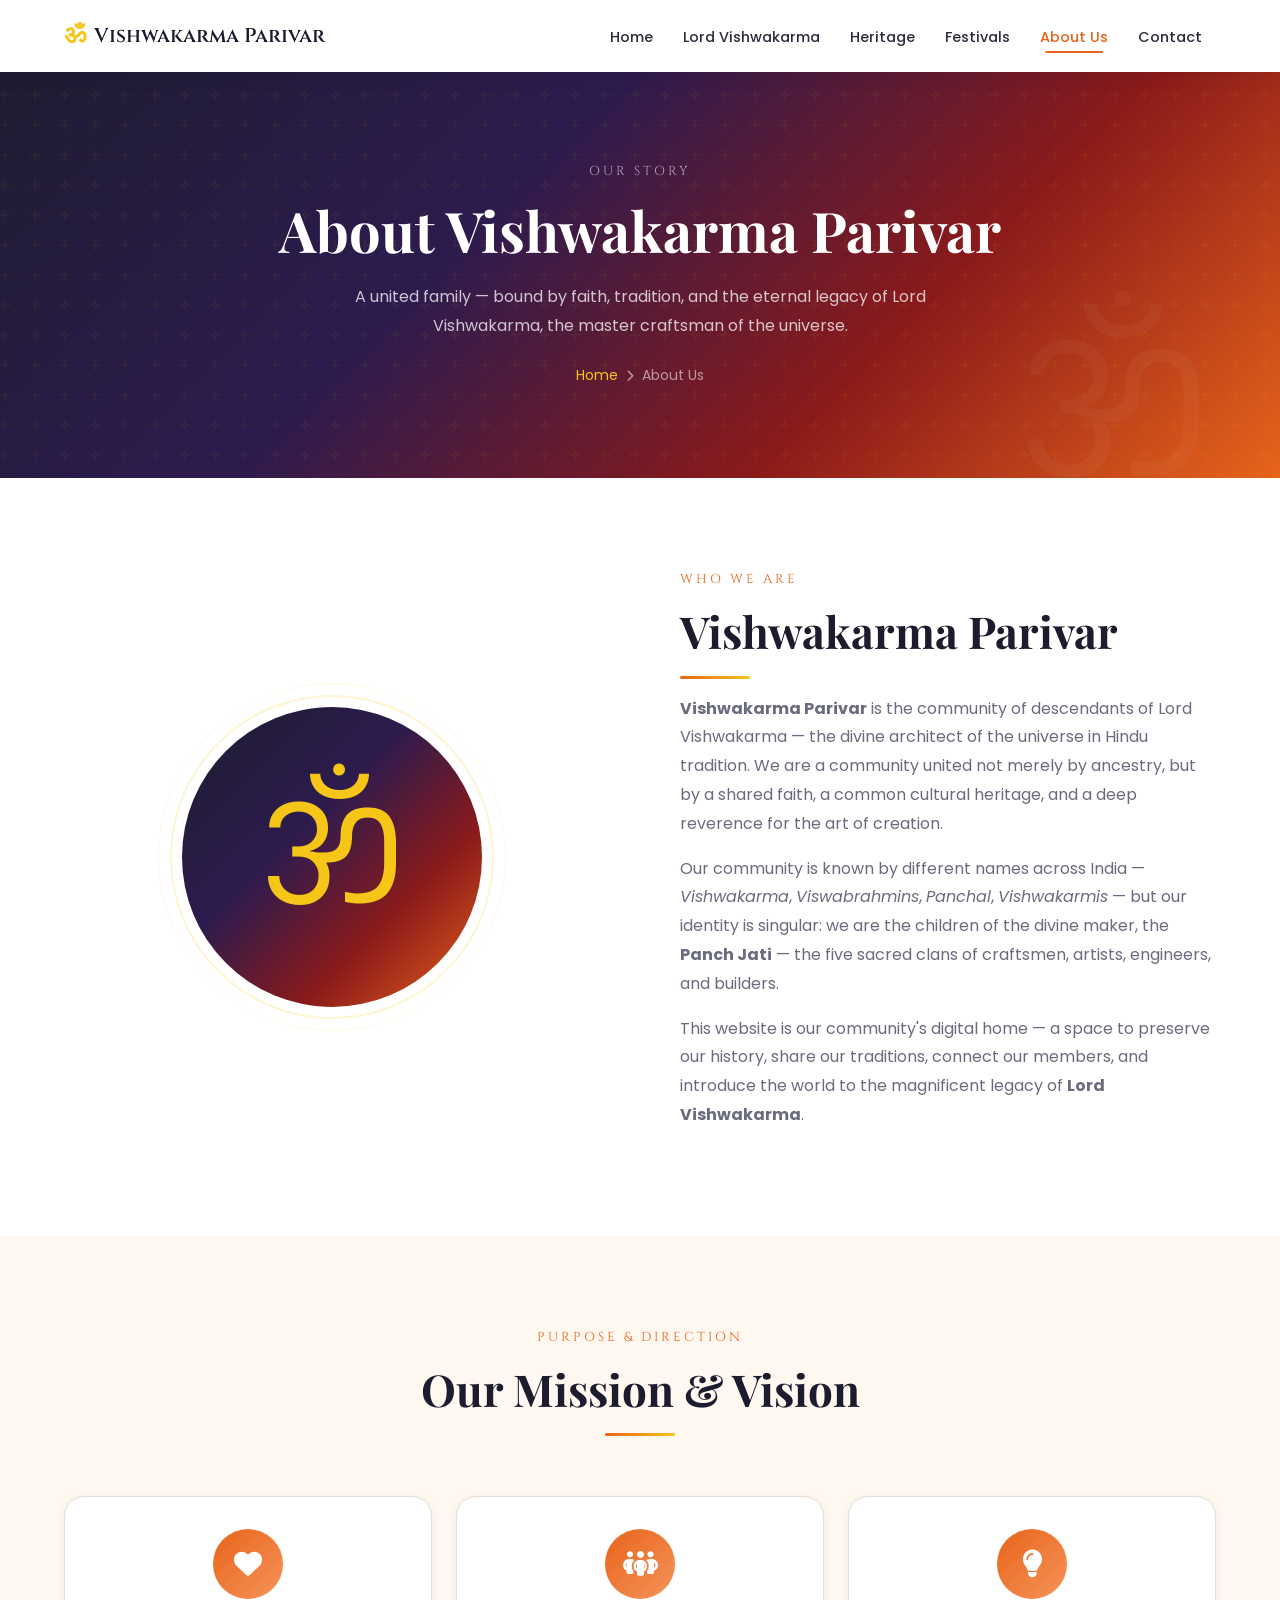
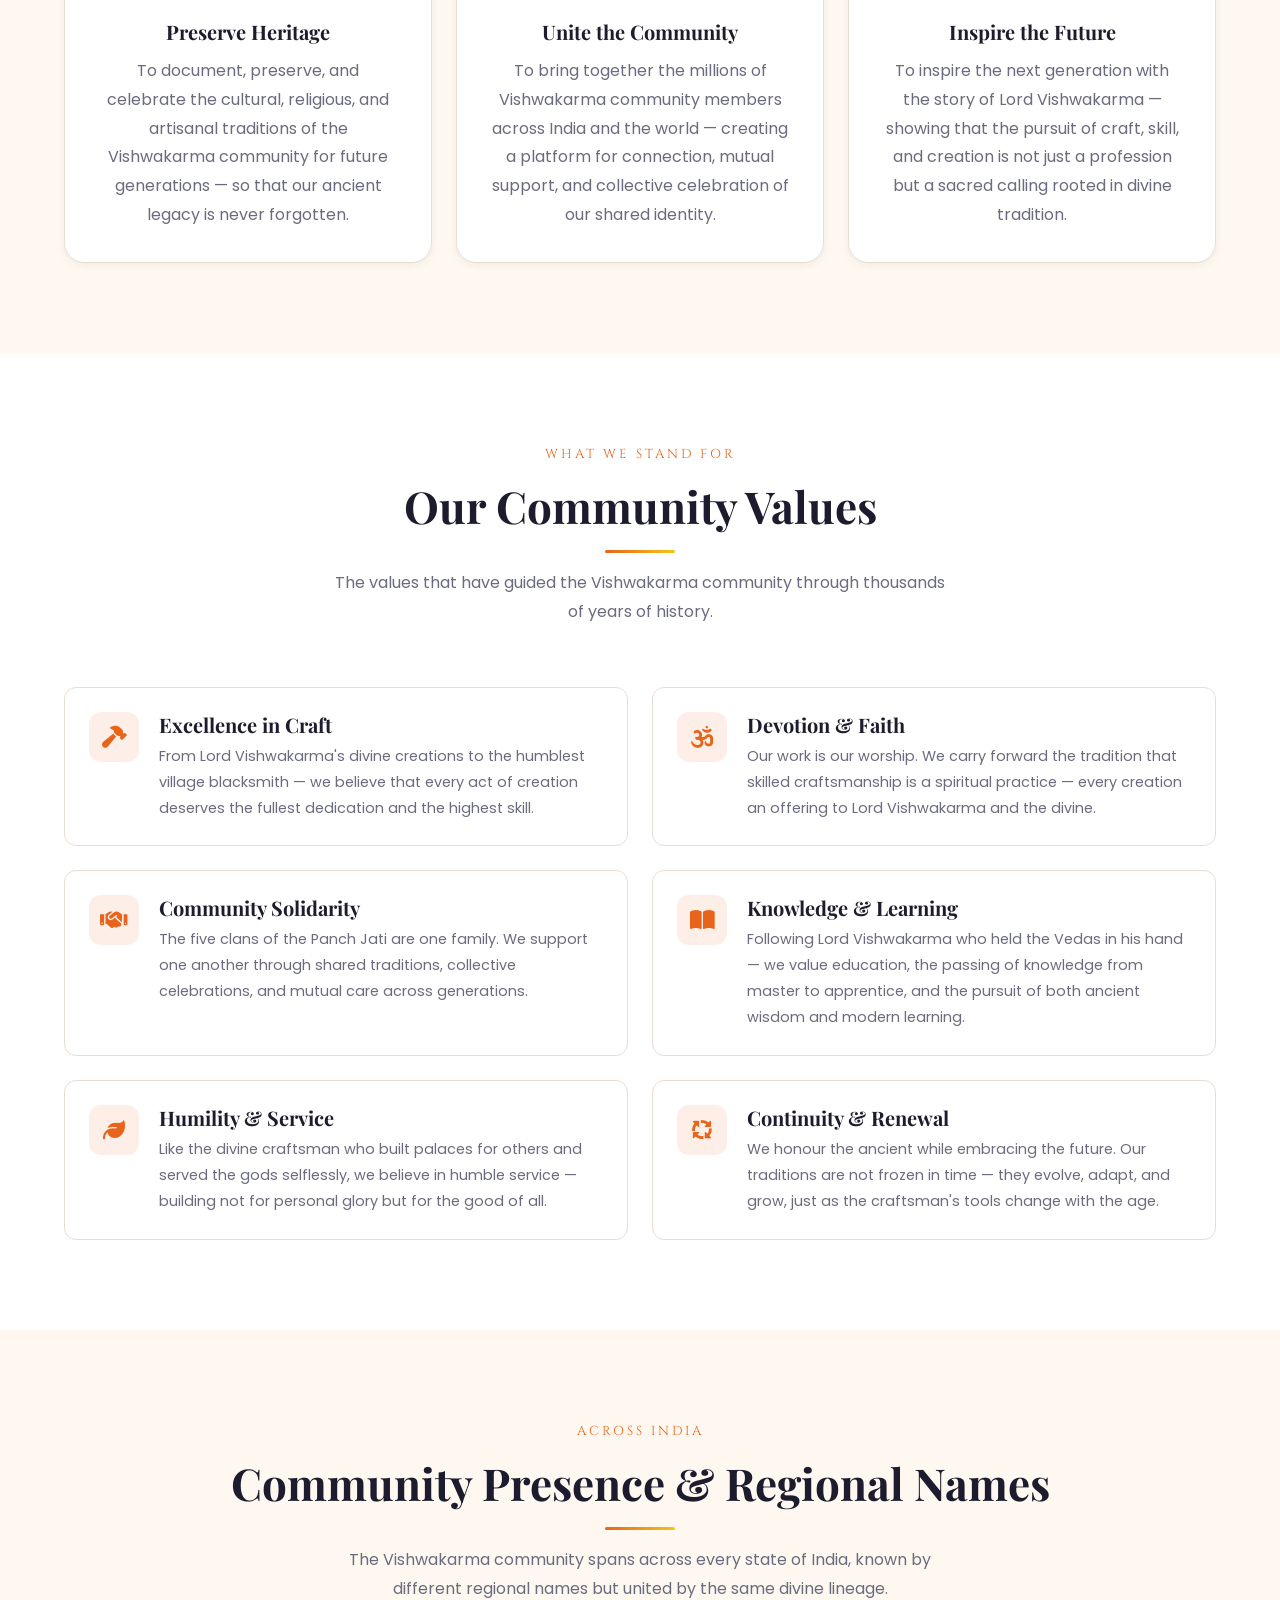
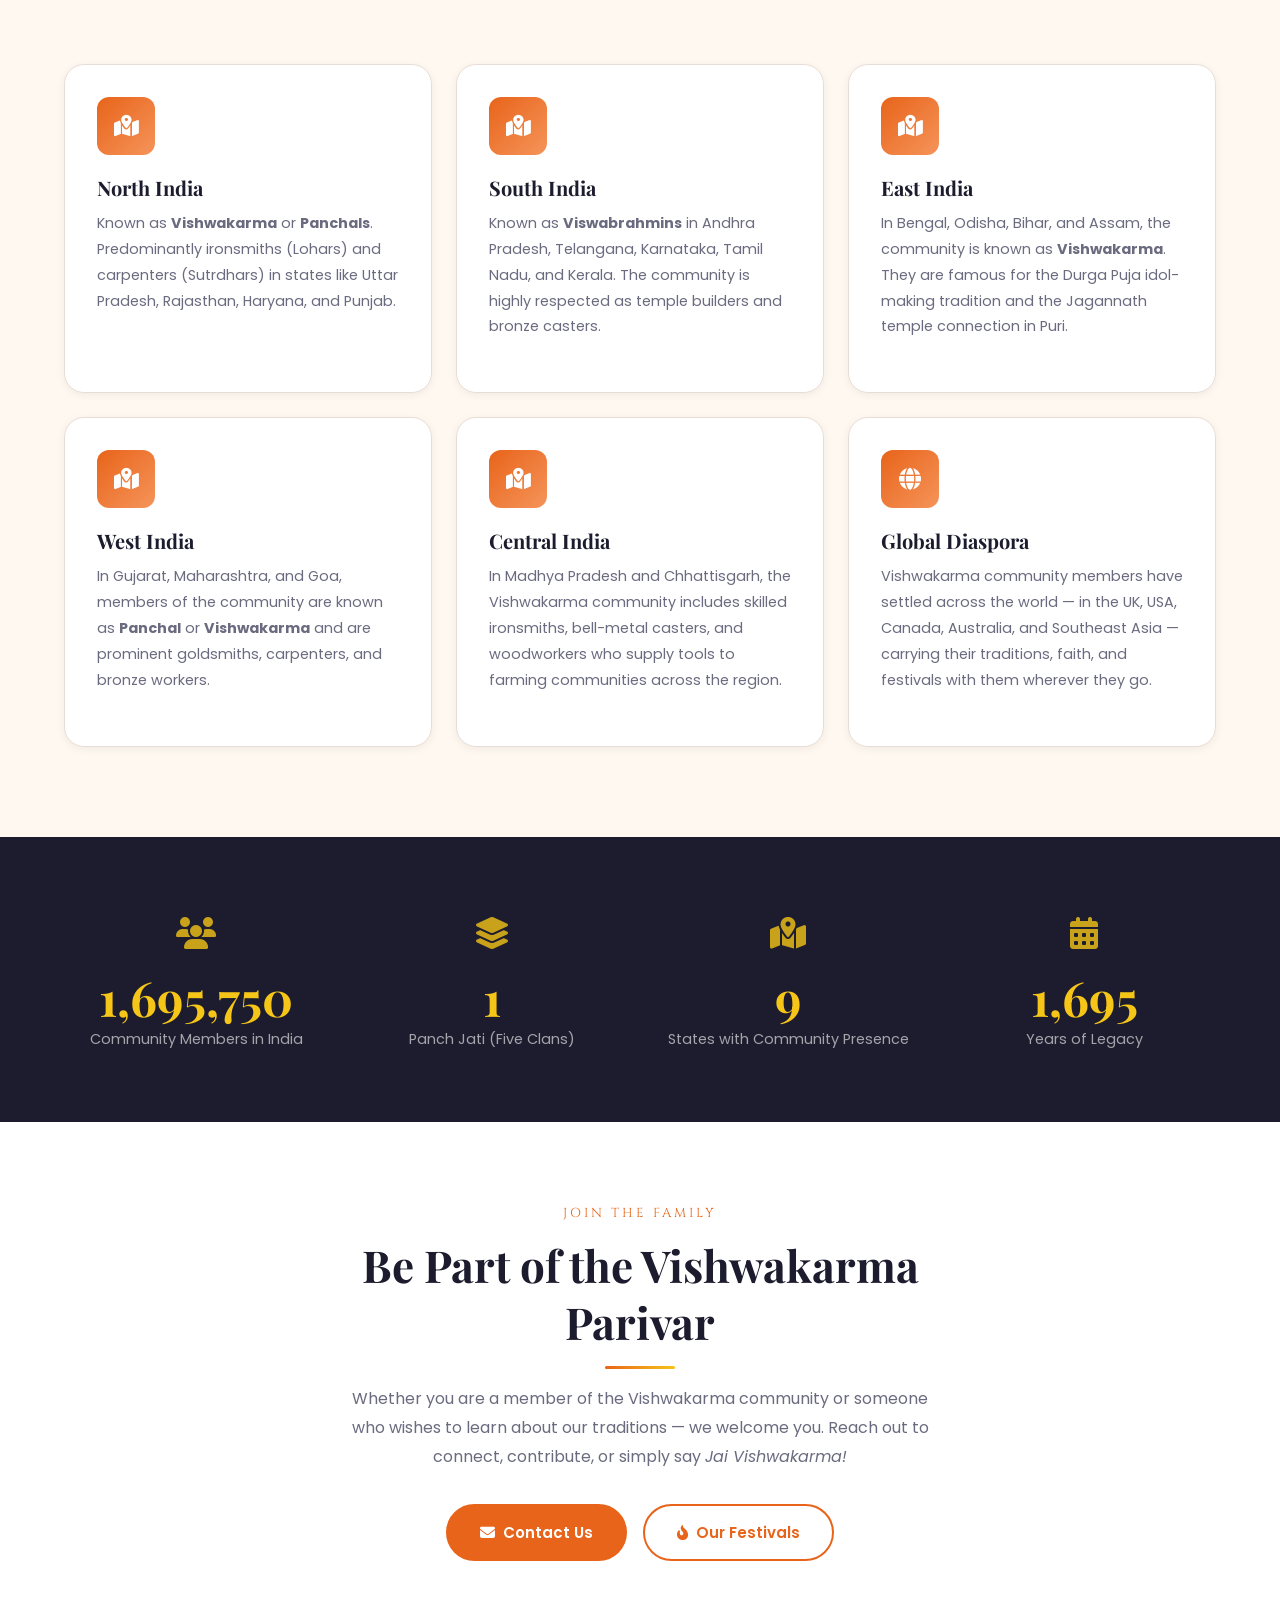
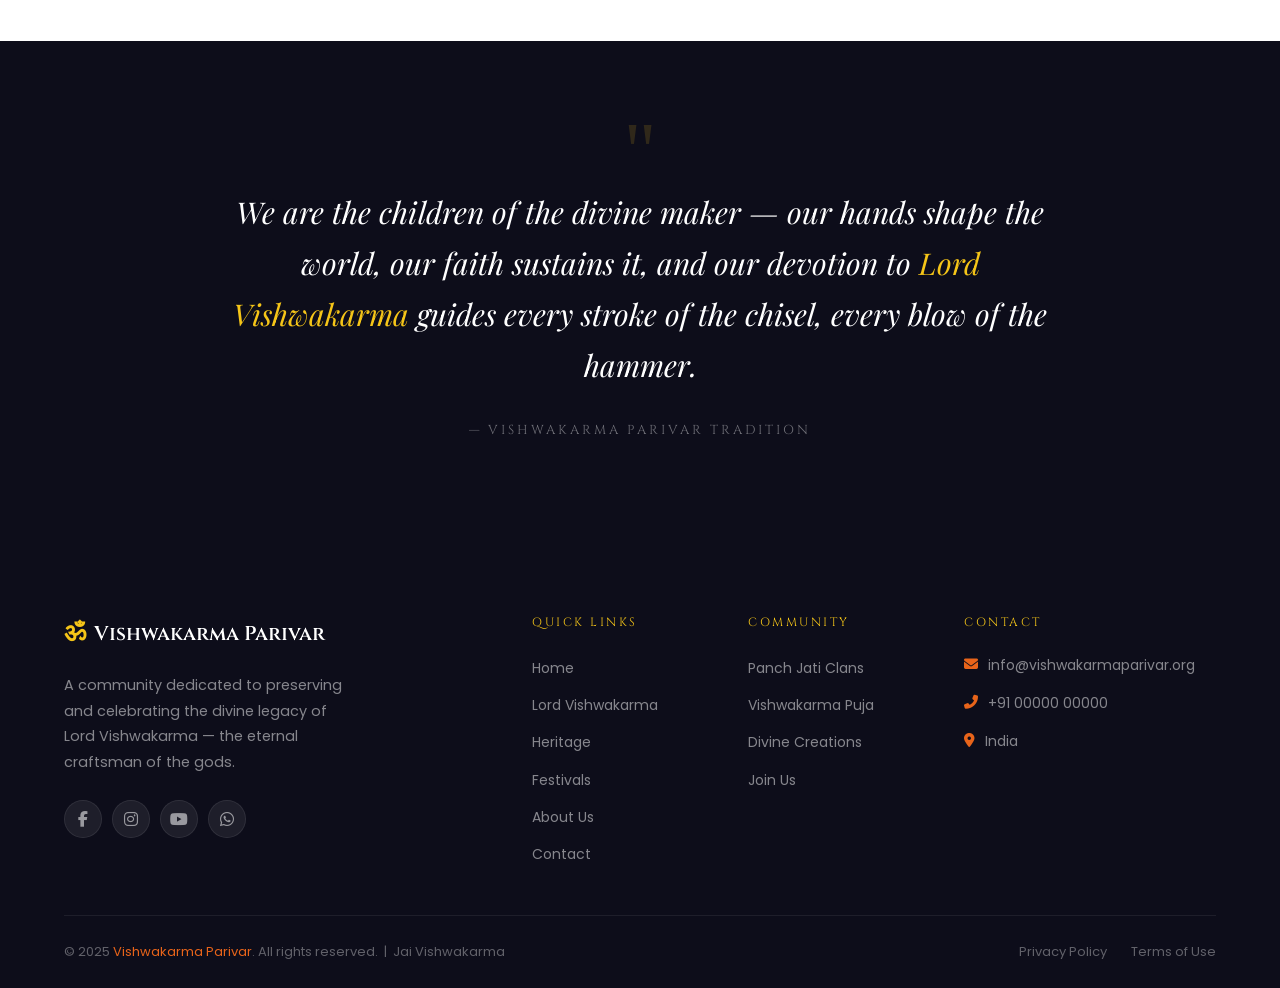
==== about.html @ 9d32086a "added html pages" ====
<!DOCTYPE html>
<html lang="en">
<head>
  <meta charset="UTF-8" />
  <meta name="viewport" content="width=device-width, initial-scale=1.0" />
  <title>About Us | Vishwakarma Parivar</title>
  <meta name="description" content="About the Vishwakarma Parivar community — our mission, values, history, and commitment to preserving the legacy of Lord Vishwakarma." />

  <link rel="preconnect" href="https://fonts.googleapis.com" />
  <link rel="preconnect" href="https://fonts.gstatic.com" crossorigin />
  <link href="https://fonts.googleapis.com/css2?family=Playfair+Display:ital,wght@0,400;0,600;0,700;1,400&family=Poppins:wght@300;400;500;600;700&family=Cinzel:wght@400;600&display=swap" rel="stylesheet" />
  <link rel="stylesheet" href="https://cdnjs.cloudflare.com/ajax/libs/font-awesome/6.5.0/css/all.min.css" />
  <link rel="stylesheet" href="https://unpkg.com/aos@2.3.4/dist/aos.css" />
  <link rel="stylesheet" href="css/style.css" />
</head>
<body>

  <!-- HEADER -->
  <header class="header light-header" id="header">
    <div class="container">
      <nav class="nav">
        <a href="index.html" class="nav-logo"><span class="om">ॐ</span> Vishwakarma Parivar</a>
        <ul class="nav-links">
          <li><a href="index.html">Home</a></li>
          <li><a href="lord-vishwakarma.html">Lord Vishwakarma</a></li>
          <li><a href="heritage.html">Heritage</a></li>
          <li><a href="festivals.html">Festivals</a></li>
          <li><a href="about.html" class="active">About Us</a></li>
          <li><a href="contact.html">Contact</a></li>
        </ul>
        <button class="hamburger" aria-label="Toggle menu">
          <span></span><span></span><span></span>
        </button>
      </nav>
    </div>
  </header>

  <!-- PAGE HERO -->
  <section class="page-hero">
    <div class="page-hero-om">ॐ</div>
    <div class="container">
      <div class="page-hero-content" data-aos="fade-up">
        <span class="section-subtitle" style="color: rgba(255,255,255,0.6);">Our Story</span>
        <h1>About Vishwakarma Parivar</h1>
        <p>A united family — bound by faith, tradition, and the eternal legacy of Lord Vishwakarma, the master craftsman of the universe.</p>
        <div class="breadcrumb">
          <a href="index.html">Home</a>
          <i class="fas fa-chevron-right"></i>
          <span>About Us</span>
        </div>
      </div>
    </div>
  </section>

  <!-- WHO WE ARE -->
  <section style="background: var(--white);">
    <div class="container">
      <div class="about-brief-inner">
        <div class="about-visual" data-aos="zoom-in">
          <div class="om-display">ॐ</div>
        </div>
        <div class="about-text" data-aos="fade-left">
          <span class="section-subtitle">Who We Are</span>
          <h2>Vishwakarma Parivar</h2>
          <div class="divider" style="margin: 1rem 0;"></div>
          <p>
            <strong>Vishwakarma Parivar</strong> is the community of descendants of Lord Vishwakarma — the divine architect
            of the universe in Hindu tradition. We are a community united not merely by ancestry, but by a shared faith,
            a common cultural heritage, and a deep reverence for the art of creation.
          </p>
          <p>
            Our community is known by different names across India — <em>Vishwakarma</em>, <em>Viswabrahmins</em>,
            <em>Panchal</em>, <em>Vishwakarmis</em> — but our identity is singular: we are the children of the divine maker,
            the <strong>Panch Jati</strong> — the five sacred clans of craftsmen, artists, engineers, and builders.
          </p>
          <p>
            This website is our community's digital home — a space to preserve our history, share our traditions,
            connect our members, and introduce the world to the magnificent legacy of <strong>Lord Vishwakarma</strong>.
          </p>
        </div>
      </div>
    </div>
  </section>

  <!-- MISSION & VISION -->
  <section style="background: var(--light);">
    <div class="container">
      <div class="section-header" data-aos="fade-up">
        <span class="section-subtitle">Purpose &amp; Direction</span>
        <h2>Our Mission &amp; Vision</h2>
        <div class="divider"></div>
      </div>

      <div class="mission-grid">
        <div class="mission-card" data-aos="fade-up" data-aos-delay="0">
          <div class="mission-icon"><i class="fas fa-heart"></i></div>
          <h3>Preserve Heritage</h3>
          <p>To document, preserve, and celebrate the cultural, religious, and artisanal traditions of the Vishwakarma community for future generations — so that our ancient legacy is never forgotten.</p>
        </div>
        <div class="mission-card" data-aos="fade-up" data-aos-delay="80">
          <div class="mission-icon"><i class="fas fa-people-group"></i></div>
          <h3>Unite the Community</h3>
          <p>To bring together the millions of Vishwakarma community members across India and the world — creating a platform for connection, mutual support, and collective celebration of our shared identity.</p>
        </div>
        <div class="mission-card" data-aos="fade-up" data-aos-delay="160">
          <div class="mission-icon"><i class="fas fa-lightbulb"></i></div>
          <h3>Inspire the Future</h3>
          <p>To inspire the next generation with the story of Lord Vishwakarma — showing that the pursuit of craft, skill, and creation is not just a profession but a sacred calling rooted in divine tradition.</p>
        </div>
      </div>
    </div>
  </section>

  <!-- COMMUNITY VALUES -->
  <section style="background: var(--white);">
    <div class="container">
      <div class="section-header" data-aos="fade-up">
        <span class="section-subtitle">What We Stand For</span>
        <h2>Our Community Values</h2>
        <div class="divider"></div>
        <p>The values that have guided the Vishwakarma community through thousands of years of history.</p>
      </div>

      <div class="values-grid">
        <div class="value-item" data-aos="fade-up" data-aos-delay="0">
          <div class="value-icon"><i class="fas fa-hammer"></i></div>
          <div>
            <h4>Excellence in Craft</h4>
            <p>From Lord Vishwakarma's divine creations to the humblest village blacksmith — we believe that every act of creation deserves the fullest dedication and the highest skill.</p>
          </div>
        </div>
        <div class="value-item" data-aos="fade-up" data-aos-delay="80">
          <div class="value-icon"><i class="fas fa-om"></i></div>
          <div>
            <h4>Devotion &amp; Faith</h4>
            <p>Our work is our worship. We carry forward the tradition that skilled craftsmanship is a spiritual practice — every creation an offering to Lord Vishwakarma and the divine.</p>
          </div>
        </div>
        <div class="value-item" data-aos="fade-up" data-aos-delay="0">
          <div class="value-icon"><i class="fas fa-handshake"></i></div>
          <div>
            <h4>Community Solidarity</h4>
            <p>The five clans of the Panch Jati are one family. We support one another through shared traditions, collective celebrations, and mutual care across generations.</p>
          </div>
        </div>
        <div class="value-item" data-aos="fade-up" data-aos-delay="80">
          <div class="value-icon"><i class="fas fa-book-open"></i></div>
          <div>
            <h4>Knowledge &amp; Learning</h4>
            <p>Following Lord Vishwakarma who held the Vedas in his hand — we value education, the passing of knowledge from master to apprentice, and the pursuit of both ancient wisdom and modern learning.</p>
          </div>
        </div>
        <div class="value-item" data-aos="fade-up" data-aos-delay="0">
          <div class="value-icon"><i class="fas fa-leaf"></i></div>
          <div>
            <h4>Humility &amp; Service</h4>
            <p>Like the divine craftsman who built palaces for others and served the gods selflessly, we believe in humble service — building not for personal glory but for the good of all.</p>
          </div>
        </div>
        <div class="value-item" data-aos="fade-up" data-aos-delay="80">
          <div class="value-icon"><i class="fas fa-arrows-spin"></i></div>
          <div>
            <h4>Continuity &amp; Renewal</h4>
            <p>We honour the ancient while embracing the future. Our traditions are not frozen in time — they evolve, adapt, and grow, just as the craftsman's tools change with the age.</p>
          </div>
        </div>
      </div>
    </div>
  </section>

  <!-- COMMUNITY PRESENCE -->
  <section style="background: var(--light);">
    <div class="container">
      <div class="section-header" data-aos="fade-up">
        <span class="section-subtitle">Across India</span>
        <h2>Community Presence &amp; Regional Names</h2>
        <div class="divider"></div>
        <p>The Vishwakarma community spans across every state of India, known by different regional names but united by the same divine lineage.</p>
      </div>

      <div class="features-grid">
        <div class="feature-card" data-aos="fade-up" data-aos-delay="0">
          <div class="feature-icon"><i class="fas fa-map-location-dot"></i></div>
          <h3>North India</h3>
          <p>Known as <strong>Vishwakarma</strong> or <strong>Panchals</strong>. Predominantly ironsmiths (Lohars) and carpenters (Sutrdhars) in states like Uttar Pradesh, Rajasthan, Haryana, and Punjab.</p>
        </div>
        <div class="feature-card" data-aos="fade-up" data-aos-delay="80">
          <div class="feature-icon"><i class="fas fa-map-location-dot"></i></div>
          <h3>South India</h3>
          <p>Known as <strong>Viswabrahmins</strong> in Andhra Pradesh, Telangana, Karnataka, Tamil Nadu, and Kerala. The community is highly respected as temple builders and bronze casters.</p>
        </div>
        <div class="feature-card" data-aos="fade-up" data-aos-delay="160">
          <div class="feature-icon"><i class="fas fa-map-location-dot"></i></div>
          <h3>East India</h3>
          <p>In Bengal, Odisha, Bihar, and Assam, the community is known as <strong>Vishwakarma</strong>. They are famous for the Durga Puja idol-making tradition and the Jagannath temple connection in Puri.</p>
        </div>
        <div class="feature-card" data-aos="fade-up" data-aos-delay="0">
          <div class="feature-icon"><i class="fas fa-map-location-dot"></i></div>
          <h3>West India</h3>
          <p>In Gujarat, Maharashtra, and Goa, members of the community are known as <strong>Panchal</strong> or <strong>Vishwakarma</strong> and are prominent goldsmiths, carpenters, and bronze workers.</p>
        </div>
        <div class="feature-card" data-aos="fade-up" data-aos-delay="80">
          <div class="feature-icon"><i class="fas fa-map-location-dot"></i></div>
          <h3>Central India</h3>
          <p>In Madhya Pradesh and Chhattisgarh, the Vishwakarma community includes skilled ironsmiths, bell-metal casters, and woodworkers who supply tools to farming communities across the region.</p>
        </div>
        <div class="feature-card" data-aos="fade-up" data-aos-delay="160">
          <div class="feature-icon"><i class="fas fa-globe"></i></div>
          <h3>Global Diaspora</h3>
          <p>Vishwakarma community members have settled across the world — in the UK, USA, Canada, Australia, and Southeast Asia — carrying their traditions, faith, and festivals with them wherever they go.</p>
        </div>
      </div>
    </div>
  </section>

  <!-- STATS -->
  <section class="stats-section">
    <div class="container">
      <div class="stats-grid">
        <div class="stat-item" data-aos="fade-up" data-aos-delay="0">
          <div class="stat-icon"><i class="fas fa-users"></i></div>
          <div class="stat-number" data-count="5000000">0</div>
          <div class="stat-label">Community Members in India</div>
        </div>
        <div class="stat-item" data-aos="fade-up" data-aos-delay="100">
          <div class="stat-icon"><i class="fas fa-layer-group"></i></div>
          <div class="stat-number" data-count="5">0</div>
          <div class="stat-label">Panch Jati (Five Clans)</div>
        </div>
        <div class="stat-item" data-aos="fade-up" data-aos-delay="200">
          <div class="stat-icon"><i class="fas fa-map-marked-alt"></i></div>
          <div class="stat-number" data-count="28">0</div>
          <div class="stat-label">States with Community Presence</div>
        </div>
        <div class="stat-item" data-aos="fade-up" data-aos-delay="300">
          <div class="stat-icon"><i class="fas fa-calendar-days"></i></div>
          <div class="stat-number" data-count="5000">0</div>
          <div class="stat-label">Years of Legacy</div>
        </div>
      </div>
    </div>
  </section>

  <!-- CTA -->
  <section style="background: var(--white); padding: 80px 0; text-align: center;">
    <div class="container">
      <div data-aos="fade-up" style="max-width: 600px; margin: 0 auto;">
        <span class="section-subtitle">Join the Family</span>
        <h2>Be Part of the Vishwakarma Parivar</h2>
        <div class="divider"></div>
        <p style="margin-bottom: 2rem;">
          Whether you are a member of the Vishwakarma community or someone who wishes to learn about our traditions —
          we welcome you. Reach out to connect, contribute, or simply say <em>Jai Vishwakarma!</em>
        </p>
        <div style="display: flex; gap: 1rem; justify-content: center; flex-wrap: wrap;">
          <a href="contact.html" class="btn btn-primary">
            <i class="fas fa-envelope"></i> Contact Us
          </a>
          <a href="festivals.html" class="btn btn-outline-primary">
            <i class="fas fa-fire-flame-curved"></i> Our Festivals
          </a>
        </div>
      </div>
    </div>
  </section>

  <!-- SCRIPTURE QUOTE -->
  <section class="scripture-section">
    <div class="container">
      <div class="scripture-inner" data-aos="fade-up">
        <div class="quote-mark">"</div>
        <p class="quote-text">
          We are the children of the divine maker — our hands shape the world,
          our faith sustains it, and our devotion to <span>Lord Vishwakarma</span>
          guides every stroke of the chisel, every blow of the hammer.
        </p>
        <span class="quote-source">— Vishwakarma Parivar Tradition</span>
      </div>
    </div>
  </section>

  <!-- FOOTER -->
  <footer class="footer">
    <div class="container">
      <div class="footer-grid">
        <div class="footer-brand">
          <a href="index.html" class="nav-logo"><span class="om">ॐ</span> Vishwakarma Parivar</a>
          <p class="footer-brand-desc">A community dedicated to preserving and celebrating the divine legacy of Lord Vishwakarma — the eternal craftsman of the gods.</p>
          <div class="social-links">
            <a href="#" class="social-link"><i class="fab fa-facebook-f"></i></a>
            <a href="#" class="social-link"><i class="fab fa-instagram"></i></a>
            <a href="#" class="social-link"><i class="fab fa-youtube"></i></a>
            <a href="#" class="social-link"><i class="fab fa-whatsapp"></i></a>
          </div>
        </div>
        <div>
          <p class="footer-heading">Quick Links</p>
          <ul class="footer-links">
            <li><a href="index.html">Home</a></li>
            <li><a href="lord-vishwakarma.html">Lord Vishwakarma</a></li>
            <li><a href="heritage.html">Heritage</a></li>
            <li><a href="festivals.html">Festivals</a></li>
            <li><a href="about.html">About Us</a></li>
            <li><a href="contact.html">Contact</a></li>
          </ul>
        </div>
        <div>
          <p class="footer-heading">Community</p>
          <ul class="footer-links">
            <li><a href="heritage.html#panch-jati">Panch Jati Clans</a></li>
            <li><a href="festivals.html">Vishwakarma Puja</a></li>
            <li><a href="lord-vishwakarma.html">Divine Creations</a></li>
            <li><a href="contact.html">Join Us</a></li>
          </ul>
        </div>
        <div>
          <p class="footer-heading">Contact</p>
          <div class="footer-contact-item"><i class="fas fa-envelope"></i><span>info@vishwakarmaparivar.org</span></div>
          <div class="footer-contact-item"><i class="fas fa-phone-alt"></i><span>+91 00000 00000</span></div>
          <div class="footer-contact-item"><i class="fas fa-map-marker-alt"></i><span>India</span></div>
        </div>
      </div>
      <div class="footer-bottom">
        <p>&copy; 2025 <span>Vishwakarma Parivar</span>. All rights reserved. &nbsp;|&nbsp; Jai Vishwakarma</p>
        <div class="footer-bottom-links"><a href="#">Privacy Policy</a><a href="#">Terms of Use</a></div>
      </div>
    </div>
  </footer>

  <button class="back-to-top" aria-label="Back to top"><i class="fas fa-chevron-up"></i></button>

  <script src="https://unpkg.com/aos@2.3.4/dist/aos.js"></script>
  <script src="js/main.js"></script>
</body>
</html>
---- css/style.css ----
/* =========================================
   VISHWAKARMA PARIVAR - Main Stylesheet
   ========================================= */

@import url('https://fonts.googleapis.com/css2?family=Playfair+Display:ital,wght@0,400;0,600;0,700;1,400&family=Poppins:wght@300;400;500;600;700&family=Cinzel:wght@400;600&display=swap');

/* =========================================
   CSS VARIABLES
   ========================================= */

:root {
  --primary: #E8641A;
  --primary-dark: #C4500E;
  --primary-light: #F5945A;
  --secondary: #F5C518;
  --accent: #8B1A1A;
  --dark: #1C1C2E;
  --darker: #0D0D1A;
  --light: #FFF8F0;
  --white: #FFFFFF;
  --text: #2C2C3E;
  --text-muted: #6B6B80;
  --border: #E8DDD5;
  --gradient: linear-gradient(135deg, #1C1C2E 0%, #2D1B4E 40%, #8B1A1A 70%, #E8641A 100%);
  --shadow-sm: 0 2px 8px rgba(0,0,0,0.06);
  --shadow: 0 4px 20px rgba(0,0,0,0.10);
  --shadow-lg: 0 8px 40px rgba(0,0,0,0.15);
  --radius: 12px;
  --radius-lg: 20px;
  --transition: all 0.3s ease;
  --font-heading: 'Playfair Display', Georgia, serif;
  --font-body: 'Poppins', sans-serif;
  --font-accent: 'Cinzel', Georgia, serif;
}

/* =========================================
   RESET & BASE
   ========================================= */

*, *::before, *::after {
  margin: 0;
  padding: 0;
  box-sizing: border-box;
}

html { scroll-behavior: smooth; }

body {
  font-family: var(--font-body);
  color: var(--text);
  background: var(--white);
  line-height: 1.7;
  overflow-x: hidden;
}

img { max-width: 100%; display: block; }
a { color: inherit; text-decoration: none; }
ul { list-style: none; }

h1, h2, h3, h4, h5, h6 {
  font-family: var(--font-heading);
  line-height: 1.3;
  color: var(--dark);
}

h1 { font-size: clamp(2rem, 5vw, 3.5rem); }
h2 { font-size: clamp(1.75rem, 4vw, 2.75rem); }
h3 { font-size: clamp(1.25rem, 3vw, 1.75rem); }
h4 { font-size: 1.25rem; }

p { color: var(--text-muted); font-size: 1rem; line-height: 1.8; }

.container {
  width: 100%;
  max-width: 1200px;
  margin: 0 auto;
  padding: 0 1.5rem;
}

section { padding: 90px 0; }

.section-header { text-align: center; margin-bottom: 60px; }
.section-header p { max-width: 620px; margin: 1rem auto 0; }

.section-subtitle {
  color: var(--primary);
  font-family: var(--font-accent);
  font-size: 0.8125rem;
  letter-spacing: 3px;
  text-transform: uppercase;
  display: block;
  margin-bottom: 0.75rem;
}

.divider {
  width: 70px;
  height: 3px;
  background: linear-gradient(to right, var(--primary), var(--secondary));
  margin: 1rem auto;
  border-radius: 2px;
}

/* =========================================
   BUTTONS
   ========================================= */

.btn {
  display: inline-flex;
  align-items: center;
  gap: 0.5rem;
  padding: 0.875rem 2rem;
  border-radius: 50px;
  font-family: var(--font-body);
  font-size: 0.9375rem;
  font-weight: 600;
  cursor: pointer;
  border: 2px solid transparent;
  transition: var(--transition);
}

.btn-primary {
  background: var(--primary);
  color: var(--white);
  border-color: var(--primary);
}

.btn-primary:hover {
  background: var(--primary-dark);
  border-color: var(--primary-dark);
  transform: translateY(-2px);
  box-shadow: 0 8px 25px rgba(232,100,26,0.4);
}

.btn-secondary {
  background: var(--secondary);
  color: var(--dark);
  border-color: var(--secondary);
}

.btn-secondary:hover {
  background: #E0B300;
  border-color: #E0B300;
  transform: translateY(-2px);
}

.btn-outline {
  background: transparent;
  color: var(--white);
  border-color: rgba(255,255,255,0.6);
}

.btn-outline:hover {
  background: rgba(255,255,255,0.15);
  border-color: var(--white);
  transform: translateY(-2px);
}

.btn-outline-primary {
  background: transparent;
  color: var(--primary);
  border-color: var(--primary);
}

.btn-outline-primary:hover {
  background: var(--primary);
  color: var(--white);
  transform: translateY(-2px);
}

/* =========================================
   HEADER & NAVIGATION
   ========================================= */

.header {
  position: fixed;
  top: 0;
  left: 0;
  right: 0;
  z-index: 1000;
  transition: var(--transition);
  padding: 1.125rem 0;
}

.header.scrolled {
  background: rgba(13, 13, 26, 0.97);
  backdrop-filter: blur(12px);
  box-shadow: 0 2px 20px rgba(0,0,0,0.3);
  padding: 0.75rem 0;
}

.header.light-header {
  background: var(--white);
  box-shadow: 0 2px 20px rgba(0,0,0,0.08);
  padding: 0.875rem 0;
}

.header.light-header .nav-logo { color: var(--dark); }
.header.light-header .nav-links a { color: var(--text); }
.header.light-header .nav-links a:hover,
.header.light-header .nav-links a.active { color: var(--primary); }
.header.light-header .nav-links a::after { background: var(--primary); }
.header.light-header .hamburger span { background: var(--dark); }

.nav {
  display: flex;
  align-items: center;
  justify-content: space-between;
}

.nav-logo {
  font-family: var(--font-accent);
  font-size: 1.25rem;
  font-weight: 600;
  color: var(--white);
  display: flex;
  align-items: center;
  gap: 0.5rem;
}

.nav-logo .om {
  font-size: 1.625rem;
  color: var(--secondary);
}

.nav-links {
  display: flex;
  align-items: center;
  gap: 0.125rem;
}

.nav-links a {
  padding: 0.5rem 0.875rem;
  color: rgba(255,255,255,0.88);
  font-size: 0.9rem;
  font-weight: 500;
  border-radius: 6px;
  transition: var(--transition);
  position: relative;
}

.nav-links a::after {
  content: '';
  position: absolute;
  bottom: 2px;
  left: 50%;
  transform: translateX(-50%);
  width: 0;
  height: 2px;
  background: var(--secondary);
  border-radius: 2px;
  transition: var(--transition);
}

.nav-links a:hover::after,
.nav-links a.active::after { width: 60%; }
.nav-links a:hover,
.nav-links a.active { color: var(--secondary); }

.hamburger {
  display: none;
  flex-direction: column;
  gap: 5px;
  cursor: pointer;
  background: none;
  border: none;
  padding: 4px;
}

.hamburger span {
  display: block;
  width: 25px;
  height: 2px;
  background: var(--white);
  border-radius: 2px;
  transition: var(--transition);
}

.hamburger.active span:nth-child(1) { transform: rotate(45deg) translate(5px, 5px); }
.hamburger.active span:nth-child(2) { opacity: 0; }
.hamburger.active span:nth-child(3) { transform: rotate(-45deg) translate(5px, -5px); }

/* =========================================
   HERO — HOME
   ========================================= */

.hero {
  min-height: 100vh;
  display: flex;
  align-items: center;
  justify-content: center;
  position: relative;
  overflow: hidden;
  background: var(--gradient);
}

.hero::before {
  content: '';
  position: absolute;
  inset: 0;
  background-image: url("data:image/svg+xml,%3Csvg width='60' height='60' viewBox='0 0 60 60' xmlns='http://www.w3.org/2000/svg'%3E%3Cg fill='%23FFD700' fill-opacity='0.04'%3E%3Cpath d='M36 34v-4h-2v4h-4v2h4v4h2v-4h4v-2h-4zm0-30V0h-2v4h-4v2h4v4h2V6h4V4h-4zM6 34v-4H4v4H0v2h4v4h2v-4h4v-2H6zM6 4V0H4v4H0v2h4v4h2V6h4V4H6z'/%3E%3C/g%3E%3C/svg%3E");
}

.hero-om-bg {
  position: absolute;
  right: 8%;
  top: 50%;
  transform: translateY(-50%);
  font-size: clamp(10rem, 20vw, 22rem);
  color: rgba(245, 197, 24, 0.07);
  line-height: 1;
  animation: float 7s ease-in-out infinite;
  user-select: none;
  pointer-events: none;
}

@keyframes float {
  0%, 100% { transform: translateY(-50%); }
  50% { transform: translateY(calc(-50% - 20px)); }
}

@keyframes pulse-glow {
  0%, 100% { box-shadow: 0 0 60px rgba(232,100,26,0.3); }
  50% { box-shadow: 0 0 100px rgba(232,100,26,0.55); }
}

.hero-content {
  position: relative;
  z-index: 1;
  text-align: center;
  padding: 2rem 1.5rem;
  max-width: 820px;
  margin: 0 auto;
}

.hero-tagline {
  font-family: var(--font-accent);
  font-size: 0.9375rem;
  letter-spacing: 5px;
  text-transform: uppercase;
  color: var(--secondary);
  margin-bottom: 1.25rem;
}

.hero h1 {
  color: var(--white);
  font-size: clamp(2.5rem, 6vw, 4.5rem);
  margin-bottom: 0.5rem;
}

.hero h1 span { color: var(--secondary); }

.hero-subtitle {
  font-family: var(--font-accent);
  color: rgba(255,255,255,0.65);
  font-size: 1.0625rem;
  letter-spacing: 2px;
  margin-bottom: 1.5rem;
}

.hero-desc {
  color: rgba(255,255,255,0.75);
  font-size: 1.0625rem;
  max-width: 580px;
  margin: 0 auto 2.5rem;
}

.hero-btns {
  display: flex;
  gap: 1rem;
  justify-content: center;
  flex-wrap: wrap;
}

.hero-scroll {
  position: absolute;
  bottom: 2rem;
  left: 50%;
  transform: translateX(-50%);
  display: flex;
  flex-direction: column;
  align-items: center;
  gap: 0.375rem;
  color: rgba(255,255,255,0.45);
  font-size: 0.75rem;
  letter-spacing: 2px;
  text-transform: uppercase;
  animation: bounce 2.5s ease-in-out infinite;
  z-index: 1;
}

@keyframes bounce {
  0%, 100% { transform: translateX(-50%) translateY(0); }
  50% { transform: translateX(-50%) translateY(8px); }
}

/* =========================================
   PAGE HERO (inner pages)
   ========================================= */

.page-hero {
  padding: 160px 0 90px;
  background: var(--gradient);
  position: relative;
  overflow: hidden;
  text-align: center;
}

.page-hero::before {
  content: '';
  position: absolute;
  inset: 0;
  background-image: url("data:image/svg+xml,%3Csvg width='60' height='60' viewBox='0 0 60 60' xmlns='http://www.w3.org/2000/svg'%3E%3Cg fill='%23FFD700' fill-opacity='0.04'%3E%3Cpath d='M36 34v-4h-2v4h-4v2h4v4h2v-4h4v-2h-4zm0-30V0h-2v4h-4v2h4v4h2V6h4V4h-4zM6 34v-4H4v4H0v2h4v4h2v-4h4v-2H6zM6 4V0H4v4H0v2h4v4h2V6h4V4H6z'/%3E%3C/g%3E%3C/svg%3E");
}

.page-hero-content {
  position: relative;
  z-index: 1;
}

.page-hero-content h1 { color: var(--white); margin-bottom: 1rem; }
.page-hero-content > p {
  color: rgba(255,255,255,0.75);
  max-width: 620px;
  margin: 0 auto 1.5rem;
}

.page-hero-om {
  position: absolute;
  right: 5%;
  bottom: -2rem;
  font-size: clamp(8rem, 15vw, 16rem);
  color: rgba(255,255,255,0.04);
  line-height: 1;
  user-select: none;
  pointer-events: none;
}

.breadcrumb {
  display: flex;
  align-items: center;
  justify-content: center;
  gap: 0.5rem;
  color: rgba(255,255,255,0.55);
  font-size: 0.875rem;
  margin-top: 0.5rem;
}

.breadcrumb a { color: var(--secondary); transition: var(--transition); }
.breadcrumb a:hover { color: var(--white); }
.breadcrumb i { font-size: 0.75rem; }

/* =========================================
   FEATURE CARDS (Home)
   ========================================= */

.features-section { background: var(--white); }

.features-grid {
  display: grid;
  grid-template-columns: repeat(3, 1fr);
  gap: 1.5rem;
}

.feature-card {
  background: var(--white);
  border-radius: var(--radius-lg);
  padding: 2rem;
  box-shadow: var(--shadow-sm);
  border: 1px solid var(--border);
  transition: var(--transition);
  position: relative;
  overflow: hidden;
}

.feature-card::before {
  content: '';
  position: absolute;
  top: 0; left: 0; right: 0;
  height: 3px;
  background: linear-gradient(to right, var(--primary), var(--secondary));
  transform: scaleX(0);
  transition: var(--transition);
}

.feature-card:hover { box-shadow: var(--shadow-lg); transform: translateY(-6px); }
.feature-card:hover::before { transform: scaleX(1); }

.feature-icon {
  width: 58px;
  height: 58px;
  border-radius: var(--radius);
  background: linear-gradient(135deg, var(--primary), var(--primary-light));
  display: flex;
  align-items: center;
  justify-content: center;
  margin-bottom: 1.25rem;
  font-size: 1.375rem;
  color: var(--white);
}

.feature-card h3 { font-size: 1.25rem; margin-bottom: 0.625rem; }
.feature-card p { font-size: 0.9rem; margin-bottom: 1.25rem; }

.feature-link {
  color: var(--primary);
  font-weight: 600;
  font-size: 0.875rem;
  display: inline-flex;
  align-items: center;
  gap: 0.375rem;
  transition: var(--transition);
}

.feature-link:hover { gap: 0.625rem; }

/* =========================================
   ABOUT BRIEF (Home)
   ========================================= */

.about-brief { background: var(--light); }

.about-brief-inner {
  display: grid;
  grid-template-columns: 1fr 1fr;
  gap: 5rem;
  align-items: center;
}

.about-visual {
  display: flex;
  align-items: center;
  justify-content: center;
}

.om-display {
  width: 300px;
  height: 300px;
  border-radius: 50%;
  background: var(--gradient);
  display: flex;
  align-items: center;
  justify-content: center;
  font-size: 9rem;
  color: var(--secondary);
  animation: pulse-glow 4s ease-in-out infinite;
  position: relative;
}

.om-display::before {
  content: '';
  position: absolute;
  inset: -12px;
  border-radius: 50%;
  border: 2px solid rgba(245,197,24,0.2);
}

.om-display::after {
  content: '';
  position: absolute;
  inset: -24px;
  border-radius: 50%;
  border: 1px solid rgba(245,197,24,0.1);
}

.about-text .section-subtitle,
.about-text h2 { text-align: left; }
.about-text p { margin-bottom: 1rem; }

.about-facts {
  display: grid;
  grid-template-columns: 1fr 1fr;
  gap: 1rem;
  margin: 1.75rem 0 2rem;
}

.fact-item {
  background: var(--white);
  border-radius: var(--radius);
  padding: 1rem 1.25rem;
  border-left: 3px solid var(--primary);
}

.fact-number {
  font-family: var(--font-heading);
  font-size: 1.875rem;
  font-weight: 700;
  color: var(--primary);
  line-height: 1;
}

.fact-label {
  font-size: 0.8125rem;
  color: var(--text-muted);
  margin-top: 0.25rem;
}

/* =========================================
   FESTIVAL BANNER (Home)
   ========================================= */

.festival-banner {
  background: linear-gradient(135deg, var(--accent) 0%, var(--primary-dark) 50%, var(--primary) 100%);
  padding: 70px 0;
  position: relative;
  overflow: hidden;
}

.festival-banner::after {
  content: 'ॐ';
  position: absolute;
  font-size: 22rem;
  color: rgba(255,255,255,0.04);
  top: 50%;
  right: -3%;
  transform: translateY(-50%);
  line-height: 1;
  pointer-events: none;
}

.festival-banner-inner {
  display: flex;
  align-items: center;
  justify-content: space-between;
  gap: 2rem;
  flex-wrap: wrap;
  position: relative;
  z-index: 1;
}

.festival-banner-content h2 { color: var(--white); margin-bottom: 0.75rem; }
.festival-banner-content p { color: rgba(255,255,255,0.8); max-width: 480px; }

.festival-date-box {
  background: rgba(255,255,255,0.12);
  backdrop-filter: blur(10px);
  border-radius: var(--radius-lg);
  padding: 1.75rem 2.5rem;
  text-align: center;
  border: 1px solid rgba(255,255,255,0.2);
  flex-shrink: 0;
}

.festival-date-box .month {
  font-family: var(--font-accent);
  font-size: 0.8125rem;
  letter-spacing: 3px;
  text-transform: uppercase;
  color: var(--secondary);
  display: block;
  margin-bottom: 0.5rem;
}

.festival-date-box .day {
  font-family: var(--font-heading);
  font-size: 3.5rem;
  font-weight: 700;
  color: var(--white);
  line-height: 1;
}

.festival-date-box .note {
  font-size: 0.8125rem;
  color: rgba(255,255,255,0.65);
  margin-top: 0.5rem;
}

/* =========================================
   STATS SECTION
   ========================================= */

.stats-section {
  background: var(--dark);
  padding: 70px 0;
}

.stats-grid {
  display: grid;
  grid-template-columns: repeat(4, 1fr);
  gap: 2rem;
  text-align: center;
}

.stat-item { color: var(--white); }

.stat-icon {
  font-size: 2rem;
  color: var(--secondary);
  margin-bottom: 0.75rem;
  opacity: 0.8;
}

.stat-number {
  font-family: var(--font-heading);
  font-size: clamp(2rem, 4vw, 3rem);
  font-weight: 700;
  color: var(--secondary);
  line-height: 1;
  margin-bottom: 0.375rem;
}

.stat-label {
  font-size: 0.9rem;
  color: rgba(255,255,255,0.6);
}

/* =========================================
   SCRIPTURE QUOTE
   ========================================= */

.scripture-section {
  background: var(--darker);
  padding: 90px 0;
  text-align: center;
}

.scripture-inner { max-width: 820px; margin: 0 auto; }

.quote-mark {
  font-size: 5rem;
  color: rgba(245,197,24,0.15);
  font-family: Georgia, serif;
  line-height: 0.5;
  margin-bottom: 1rem;
}

.quote-text {
  font-family: var(--font-heading);
  font-size: clamp(1.25rem, 3vw, 1.875rem);
  color: var(--white);
  line-height: 1.7;
  margin-bottom: 1.5rem;
  font-style: italic;
}

.quote-text span { color: var(--secondary); }

.quote-source {
  font-family: var(--font-accent);
  font-size: 0.8125rem;
  letter-spacing: 3px;
  color: rgba(255,255,255,0.4);
  text-transform: uppercase;
}

/* =========================================
   LORD VISHWAKARMA PAGE
   ========================================= */

.bio-section { background: var(--white); }

.bio-inner {
  display: grid;
  grid-template-columns: 300px 1fr;
  gap: 4rem;
  align-items: start;
}

.bio-visual { position: sticky; top: 100px; }

.deity-card {
  background: var(--gradient);
  border-radius: var(--radius-lg);
  padding: 2.5rem 1.75rem;
  text-align: center;
}

.deity-om {
  font-size: 7rem;
  color: var(--secondary);
  line-height: 1;
  margin-bottom: 1rem;
  animation: float 6s ease-in-out infinite;
  display: block;
}

.deity-card h3 { color: var(--white); font-size: 1.375rem; margin-bottom: 0.25rem; }
.deity-card .deity-subtitle {
  color: rgba(255,255,255,0.65);
  font-family: var(--font-accent);
  font-size: 0.75rem;
  letter-spacing: 2px;
  text-transform: uppercase;
}

.deity-attrs {
  margin-top: 1.5rem;
  display: flex;
  flex-direction: column;
  gap: 0.625rem;
}

.attr-row {
  display: flex;
  justify-content: space-between;
  align-items: center;
  padding: 0.5rem 0.875rem;
  background: rgba(255,255,255,0.09);
  border-radius: 8px;
  font-size: 0.8125rem;
}

.attr-row .attr-k { color: rgba(255,255,255,0.55); }
.attr-row .attr-v { color: var(--secondary); font-weight: 600; }

.bio-content h2 { margin-bottom: 1.5rem; }
.bio-content p { margin-bottom: 1rem; }
.bio-content h3 { color: var(--primary); font-size: 1.375rem; margin: 2.25rem 0 1rem; }

.highlight-box {
  background: rgba(232,100,26,0.07);
  border-left: 4px solid var(--primary);
  border-radius: 0 var(--radius) var(--radius) 0;
  padding: 1rem 1.25rem;
  margin: 1.5rem 0;
}

.highlight-box p { margin: 0; color: var(--text); font-size: 0.9375rem; }

/* =========================================
   CREATIONS GRID
   ========================================= */

.creations-section { background: var(--light); }

.creations-grid {
  display: grid;
  grid-template-columns: repeat(auto-fit, minmax(240px, 1fr));
  gap: 1.5rem;
}

.creation-card {
  background: var(--white);
  border-radius: var(--radius-lg);
  padding: 1.75rem;
  box-shadow: var(--shadow-sm);
  border: 1px solid var(--border);
  transition: var(--transition);
}

.creation-card:hover { box-shadow: var(--shadow); transform: translateY(-4px); }

.creation-emoji { font-size: 2.75rem; margin-bottom: 0.875rem; display: block; }
.creation-card h4 { color: var(--dark); margin-bottom: 0.5rem; }
.creation-card p { font-size: 0.875rem; }

.creation-tag {
  display: inline-block;
  margin-top: 0.75rem;
  padding: 0.25rem 0.75rem;
  background: rgba(232,100,26,0.1);
  color: var(--primary);
  border-radius: 20px;
  font-size: 0.75rem;
  font-weight: 600;
}

/* =========================================
   WEAPONS SECTION
   ========================================= */

.weapons-section { background: var(--white); }

.weapons-grid {
  display: grid;
  grid-template-columns: repeat(auto-fit, minmax(260px, 1fr));
  gap: 1.5rem;
}

.weapon-card {
  display: flex;
  gap: 1rem;
  align-items: flex-start;
  background: var(--light);
  border-radius: var(--radius);
  padding: 1.5rem;
  border: 1px solid var(--border);
  transition: var(--transition);
}

.weapon-card:hover { border-color: var(--primary); background: var(--white); box-shadow: var(--shadow-sm); }

.weapon-icon {
  font-size: 2rem;
  flex-shrink: 0;
  width: 50px;
  height: 50px;
  display: flex;
  align-items: center;
  justify-content: center;
  background: var(--gradient);
  border-radius: 10px;
}

.weapon-card h4 { margin-bottom: 0.375rem; color: var(--dark); }
.weapon-card p { font-size: 0.875rem; }

/* =========================================
   PANCH JATI — 5 CLANS
   ========================================= */

.panch-jati-section { background: var(--light); }

.clans-grid {
  display: grid;
  grid-template-columns: repeat(5, 1fr);
  gap: 1.25rem;
}

.clan-card {
  background: var(--white);
  border-radius: var(--radius-lg);
  padding: 1.75rem 1.25rem;
  text-align: center;
  border: 1px solid var(--border);
  transition: var(--transition);
  cursor: default;
}

.clan-card:hover {
  background: var(--dark);
  transform: translateY(-6px);
  box-shadow: var(--shadow-lg);
  border-color: transparent;
}

.clan-number {
  font-family: var(--font-accent);
  font-size: 2.5rem;
  font-weight: 700;
  color: var(--primary);
  line-height: 1;
  margin-bottom: 0.75rem;
  transition: var(--transition);
}

.clan-card:hover .clan-number { color: var(--secondary); }

.clan-card h4 {
  font-size: 1rem;
  margin-bottom: 0.375rem;
  color: var(--dark);
  transition: var(--transition);
}

.clan-card:hover h4 { color: var(--white); }

.clan-ancestor {
  font-size: 0.8125rem;
  color: var(--text-muted);
  margin-bottom: 0.5rem;
  transition: var(--transition);
}

.clan-card:hover .clan-ancestor { color: rgba(255,255,255,0.6); }

.clan-craft-tag {
  display: inline-block;
  padding: 0.25rem 0.75rem;
  background: rgba(232,100,26,0.1);
  color: var(--primary);
  border-radius: 20px;
  font-size: 0.75rem;
  font-weight: 600;
  transition: var(--transition);
}

.clan-card:hover .clan-craft-tag {
  background: rgba(245,197,24,0.15);
  color: var(--secondary);
}

/* =========================================
   TIMELINE (Heritage)
   ========================================= */

.timeline { position: relative; padding: 1rem 0; }

.timeline::before {
  content: '';
  position: absolute;
  left: 50%;
  top: 0; bottom: 0;
  width: 2px;
  background: linear-gradient(to bottom, var(--primary), var(--secondary));
  transform: translateX(-50%);
}

.timeline-item {
  display: grid;
  grid-template-columns: 1fr 50px 1fr;
  gap: 1.5rem;
  margin-bottom: 3rem;
  align-items: center;
}

.timeline-content {
  background: var(--white);
  border-radius: var(--radius-lg);
  padding: 1.5rem;
  box-shadow: var(--shadow-sm);
  border: 1px solid var(--border);
  transition: var(--transition);
}

.timeline-content:hover { box-shadow: var(--shadow); }

.timeline-content h4 { color: var(--dark); margin-bottom: 0.5rem; }
.timeline-content p { font-size: 0.9rem; }

.timeline-era {
  font-family: var(--font-accent);
  font-size: 0.75rem;
  color: var(--primary);
  font-weight: 600;
  letter-spacing: 1px;
  margin-bottom: 0.5rem;
  display: block;
}

.timeline-dot {
  width: 48px;
  height: 48px;
  border-radius: 50%;
  background: var(--gradient);
  display: flex;
  align-items: center;
  justify-content: center;
  color: var(--secondary);
  font-size: 1.125rem;
  position: relative;
  z-index: 1;
  flex-shrink: 0;
  box-shadow: 0 0 0 5px rgba(232,100,26,0.15);
  margin: 0 auto;
}

.timeline-item:nth-child(even) .timeline-left { order: 3; }
.timeline-item:nth-child(even) .timeline-dot { order: 2; }
.timeline-item:nth-child(even) .timeline-right { order: 1; text-align: right; }

/* =========================================
   FESTIVALS PAGE
   ========================================= */

.festival-card {
  background: var(--white);
  border-radius: var(--radius-lg);
  overflow: hidden;
  box-shadow: var(--shadow);
  display: grid;
  grid-template-columns: 220px 1fr;
  margin-bottom: 2rem;
  transition: var(--transition);
}

.festival-card:hover { box-shadow: var(--shadow-lg); transform: translateY(-2px); }

.festival-card-visual {
  background: var(--gradient);
  display: flex;
  align-items: center;
  justify-content: center;
  font-size: 4.5rem;
  padding: 2rem;
}

.festival-card-body { padding: 2rem; }
.festival-card-body h3 { color: var(--dark); margin-bottom: 0.5rem; }

.festival-badge {
  display: inline-flex;
  align-items: center;
  gap: 0.375rem;
  padding: 0.3rem 0.875rem;
  background: rgba(232,100,26,0.1);
  color: var(--primary);
  border-radius: 20px;
  font-size: 0.8125rem;
  font-weight: 600;
  margin-bottom: 1rem;
}

.celebration-items {
  display: grid;
  grid-template-columns: 1fr 1fr;
  gap: 0.625rem;
  margin-top: 1rem;
}

.celebration-item {
  display: flex;
  align-items: center;
  gap: 0.5rem;
  font-size: 0.875rem;
  color: var(--text-muted);
}

.celebration-item i { color: var(--primary); flex-shrink: 0; }

/* Puja Steps */
.puja-steps { counter-reset: step; }

.puja-step {
  display: flex;
  gap: 1.25rem;
  align-items: flex-start;
  margin-bottom: 1.5rem;
}

.step-num {
  width: 42px;
  height: 42px;
  border-radius: 50%;
  background: var(--gradient);
  color: var(--secondary);
  font-family: var(--font-accent);
  font-weight: 600;
  display: flex;
  align-items: center;
  justify-content: center;
  flex-shrink: 0;
  font-size: 1rem;
}

.puja-step h4 { margin-bottom: 0.375rem; color: var(--dark); }
.puja-step p { font-size: 0.9rem; }

/* =========================================
   CONTACT PAGE
   ========================================= */

.contact-section { background: var(--light); }

.contact-inner {
  display: grid;
  grid-template-columns: 360px 1fr;
  gap: 3rem;
  align-items: start;
}

.contact-info-wrap { display: flex; flex-direction: column; gap: 1rem; }

.contact-info-card {
  background: var(--white);
  border-radius: var(--radius);
  padding: 1.25rem 1.5rem;
  display: flex;
  align-items: flex-start;
  gap: 1rem;
  box-shadow: var(--shadow-sm);
  border: 1px solid var(--border);
  transition: var(--transition);
}

.contact-info-card:hover { box-shadow: var(--shadow); transform: translateX(4px); }

.ci-icon {
  width: 44px;
  height: 44px;
  border-radius: 10px;
  background: linear-gradient(135deg, var(--primary), var(--primary-light));
  display: flex;
  align-items: center;
  justify-content: center;
  color: var(--white);
  font-size: 1.0625rem;
  flex-shrink: 0;
}

.ci-body h4 { font-size: 0.9375rem; color: var(--dark); margin-bottom: 0.2rem; }
.ci-body p { font-size: 0.875rem; }

.contact-form-card {
  background: var(--white);
  border-radius: var(--radius-lg);
  padding: 2.5rem;
  box-shadow: var(--shadow);
}

.contact-form-card h3 { margin-bottom: 0.5rem; }
.contact-form-card .form-desc { margin-bottom: 2rem; font-size: 0.9375rem; }

.form-group { margin-bottom: 1.25rem; }

.form-group label {
  display: block;
  font-size: 0.875rem;
  font-weight: 600;
  color: var(--text);
  margin-bottom: 0.5rem;
}

.form-group input,
.form-group textarea,
.form-group select {
  width: 100%;
  padding: 0.75rem 1rem;
  border: 1.5px solid var(--border);
  border-radius: var(--radius);
  font-family: var(--font-body);
  font-size: 0.9375rem;
  color: var(--text);
  background: var(--white);
  transition: var(--transition);
  outline: none;
}

.form-group input:focus,
.form-group textarea:focus,
.form-group select:focus {
  border-color: var(--primary);
  box-shadow: 0 0 0 3px rgba(232,100,26,0.1);
}

.form-group textarea { resize: vertical; min-height: 130px; }

.form-row { display: grid; grid-template-columns: 1fr 1fr; gap: 1rem; }

.form-note {
  font-size: 0.8125rem;
  color: var(--text-muted);
  margin-top: 1rem;
  text-align: center;
}

/* =========================================
   ABOUT US PAGE
   ========================================= */

.mission-grid {
  display: grid;
  grid-template-columns: repeat(3, 1fr);
  gap: 1.5rem;
}

.mission-card {
  background: var(--white);
  border-radius: var(--radius-lg);
  padding: 2rem;
  text-align: center;
  box-shadow: var(--shadow-sm);
  border: 1px solid var(--border);
  transition: var(--transition);
}

.mission-card:hover { box-shadow: var(--shadow); transform: translateY(-4px); }

.mission-icon {
  width: 70px;
  height: 70px;
  border-radius: 50%;
  background: linear-gradient(135deg, var(--primary), var(--primary-light));
  display: flex;
  align-items: center;
  justify-content: center;
  font-size: 1.75rem;
  color: var(--white);
  margin: 0 auto 1.25rem;
}

.mission-card h3 { margin-bottom: 0.75rem; font-size: 1.25rem; }

.values-grid {
  display: grid;
  grid-template-columns: repeat(2, 1fr);
  gap: 1.5rem;
}

.value-item {
  display: flex;
  gap: 1.25rem;
  align-items: flex-start;
  background: var(--white);
  border-radius: var(--radius);
  padding: 1.5rem;
  border: 1px solid var(--border);
  transition: var(--transition);
}

.value-item:hover { box-shadow: var(--shadow-sm); border-color: var(--primary); }

.value-icon {
  width: 50px;
  height: 50px;
  border-radius: var(--radius);
  background: rgba(232,100,26,0.1);
  display: flex;
  align-items: center;
  justify-content: center;
  font-size: 1.375rem;
  color: var(--primary);
  flex-shrink: 0;
}

.value-item h4 { margin-bottom: 0.375rem; }
.value-item p { font-size: 0.9rem; }

.leader-card {
  background: var(--white);
  border-radius: var(--radius-lg);
  padding: 1.75rem;
  text-align: center;
  box-shadow: var(--shadow-sm);
  border: 1px solid var(--border);
  transition: var(--transition);
}

.leader-card:hover { box-shadow: var(--shadow); transform: translateY(-4px); }

.leader-avatar {
  width: 80px;
  height: 80px;
  border-radius: 50%;
  background: var(--gradient);
  display: flex;
  align-items: center;
  justify-content: center;
  font-size: 2rem;
  color: var(--secondary);
  margin: 0 auto 1rem;
}

.leader-card h4 { margin-bottom: 0.25rem; }
.leader-card .leader-role {
  font-size: 0.8125rem;
  color: var(--primary);
  font-weight: 600;
  letter-spacing: 1px;
}

.leader-card p { font-size: 0.875rem; margin-top: 0.75rem; }

/* =========================================
   FOOTER
   ========================================= */

.footer {
  background: var(--darker);
  color: var(--white);
  padding: 80px 0 0;
}

.footer-grid {
  display: grid;
  grid-template-columns: 2.5fr 1fr 1fr 1.5fr;
  gap: 3rem;
  padding-bottom: 3rem;
  border-bottom: 1px solid rgba(255,255,255,0.07);
}

.footer-brand-desc {
  color: rgba(255,255,255,0.5);
  font-size: 0.9rem;
  margin: 1rem 0 1.5rem;
  max-width: 280px;
}

.footer-heading {
  font-family: var(--font-accent);
  font-size: 0.75rem;
  letter-spacing: 2.5px;
  text-transform: uppercase;
  color: var(--secondary);
  margin-bottom: 1.25rem;
}

.footer-links { display: flex; flex-direction: column; gap: 0.625rem; }

.footer-links a {
  color: rgba(255,255,255,0.5);
  font-size: 0.875rem;
  transition: var(--transition);
  display: inline-flex;
  align-items: center;
  gap: 0.375rem;
}

.footer-links a:hover { color: var(--secondary); padding-left: 4px; }

.footer-contact-item {
  display: flex;
  align-items: flex-start;
  gap: 0.625rem;
  margin-bottom: 0.875rem;
  color: rgba(255,255,255,0.5);
  font-size: 0.875rem;
}

.footer-contact-item i {
  color: var(--primary);
  margin-top: 3px;
  flex-shrink: 0;
}

.social-links { display: flex; gap: 0.625rem; margin-top: 0.5rem; }

.social-link {
  width: 38px;
  height: 38px;
  border-radius: 50%;
  background: rgba(255,255,255,0.07);
  display: flex;
  align-items: center;
  justify-content: center;
  color: rgba(255,255,255,0.55);
  font-size: 1rem;
  transition: var(--transition);
  border: 1px solid rgba(255,255,255,0.08);
}

.social-link:hover {
  background: var(--primary);
  color: var(--white);
  border-color: var(--primary);
  transform: translateY(-2px);
}

.footer-bottom {
  padding: 1.5rem 0;
  display: flex;
  align-items: center;
  justify-content: space-between;
  flex-wrap: wrap;
  gap: 0.5rem;
}

.footer-bottom p { color: rgba(255,255,255,0.35); font-size: 0.8125rem; }
.footer-bottom span { color: var(--primary); }
.footer-bottom .footer-bottom-links { display: flex; gap: 1.5rem; }
.footer-bottom .footer-bottom-links a {
  color: rgba(255,255,255,0.35);
  font-size: 0.8125rem;
  transition: var(--transition);
}
.footer-bottom .footer-bottom-links a:hover { color: var(--secondary); }

/* =========================================
   BACK TO TOP
   ========================================= */

.back-to-top {
  position: fixed;
  bottom: 2rem;
  right: 2rem;
  width: 44px;
  height: 44px;
  border-radius: 50%;
  background: var(--primary);
  color: var(--white);
  display: flex;
  align-items: center;
  justify-content: center;
  font-size: 1.125rem;
  cursor: pointer;
  transition: var(--transition);
  opacity: 0;
  visibility: hidden;
  border: none;
  box-shadow: 0 4px 15px rgba(232,100,26,0.4);
  z-index: 500;
}

.back-to-top.visible { opacity: 1; visibility: visible; }
.back-to-top:hover { transform: translateY(-4px); background: var(--primary-dark); }

/* =========================================
   UTILITY
   ========================================= */

.text-center { text-align: center; }
.text-primary { color: var(--primary); }
.text-secondary { color: var(--secondary); }
.text-white { color: var(--white); }
.bg-light { background: var(--light); }
.bg-dark { background: var(--dark); }

.tag {
  display: inline-block;
  padding: 0.25rem 0.75rem;
  border-radius: 20px;
  font-size: 0.75rem;
  font-weight: 600;
  background: rgba(232,100,26,0.1);
  color: var(--primary);
}

/* =========================================
   RESPONSIVE
   ========================================= */

@media (max-width: 1100px) {
  .clans-grid { grid-template-columns: repeat(3, 1fr); }
  .features-grid { grid-template-columns: repeat(2, 1fr); }
  .footer-grid { grid-template-columns: 1fr 1fr; gap: 2rem; }
  .bio-inner { grid-template-columns: 1fr; gap: 2rem; }
  .bio-visual { position: static; }
  .deity-card { max-width: 420px; margin: 0 auto; }
  .stats-grid { grid-template-columns: repeat(2, 1fr); }
}

@media (max-width: 860px) {
  section { padding: 70px 0; }
  .section-header { margin-bottom: 45px; }

  .nav-links {
    display: none;
    position: fixed;
    top: 68px; left: 0; right: 0;
    background: rgba(13,13,26,0.98);
    backdrop-filter: blur(20px);
    flex-direction: column;
    padding: 1.5rem;
    gap: 0.25rem;
    border-top: 1px solid rgba(255,255,255,0.08);
  }

  .nav-links.active { display: flex; }
  .nav-links a { display: block; padding: 0.875rem 1rem; font-size: 1rem; }
  .hamburger { display: flex; }

  .about-brief-inner { grid-template-columns: 1fr; gap: 2.5rem; text-align: center; }
  .about-text .section-subtitle, .about-text h2 { text-align: center; }
  .about-facts { grid-template-columns: 1fr 1fr; }
  .festival-banner-inner { flex-direction: column; text-align: center; }
  .festival-card { grid-template-columns: 1fr; }
  .festival-card-visual { font-size: 3rem; }
  .clans-grid { grid-template-columns: repeat(2, 1fr); }
  .timeline::before { left: 24px; }
  .timeline-item { grid-template-columns: 50px 1fr; }
  .timeline-item:nth-child(even) .timeline-left,
  .timeline-item:nth-child(even) .timeline-dot,
  .timeline-item:nth-child(even) .timeline-right { order: unset; text-align: left; }
  .timeline-item .timeline-right { display: none; }
  .timeline-item:nth-child(even) .timeline-left { display: block; order: 2; }
  .contact-inner { grid-template-columns: 1fr; }
  .mission-grid { grid-template-columns: repeat(2, 1fr); }
  .values-grid { grid-template-columns: 1fr; }
  .footer-grid { grid-template-columns: 1fr 1fr; }
  .form-row { grid-template-columns: 1fr; }
  .om-display { width: 220px; height: 220px; font-size: 7rem; }
  .hero-om-bg { display: none; }
}

@media (max-width: 560px) {
  h1 { font-size: 2rem; }
  h2 { font-size: 1.625rem; }
  .features-grid { grid-template-columns: 1fr; }
  .clans-grid { grid-template-columns: 1fr 1fr; }
  .about-facts { grid-template-columns: 1fr 1fr; }
  .celebration-items { grid-template-columns: 1fr; }
  .stats-grid { grid-template-columns: 1fr 1fr; gap: 1.5rem; }
  .mission-grid { grid-template-columns: 1fr; }
  .hero-btns { flex-direction: column; align-items: center; }
  .footer-grid { grid-template-columns: 1fr; }
  .footer-bottom { flex-direction: column; text-align: center; }
}
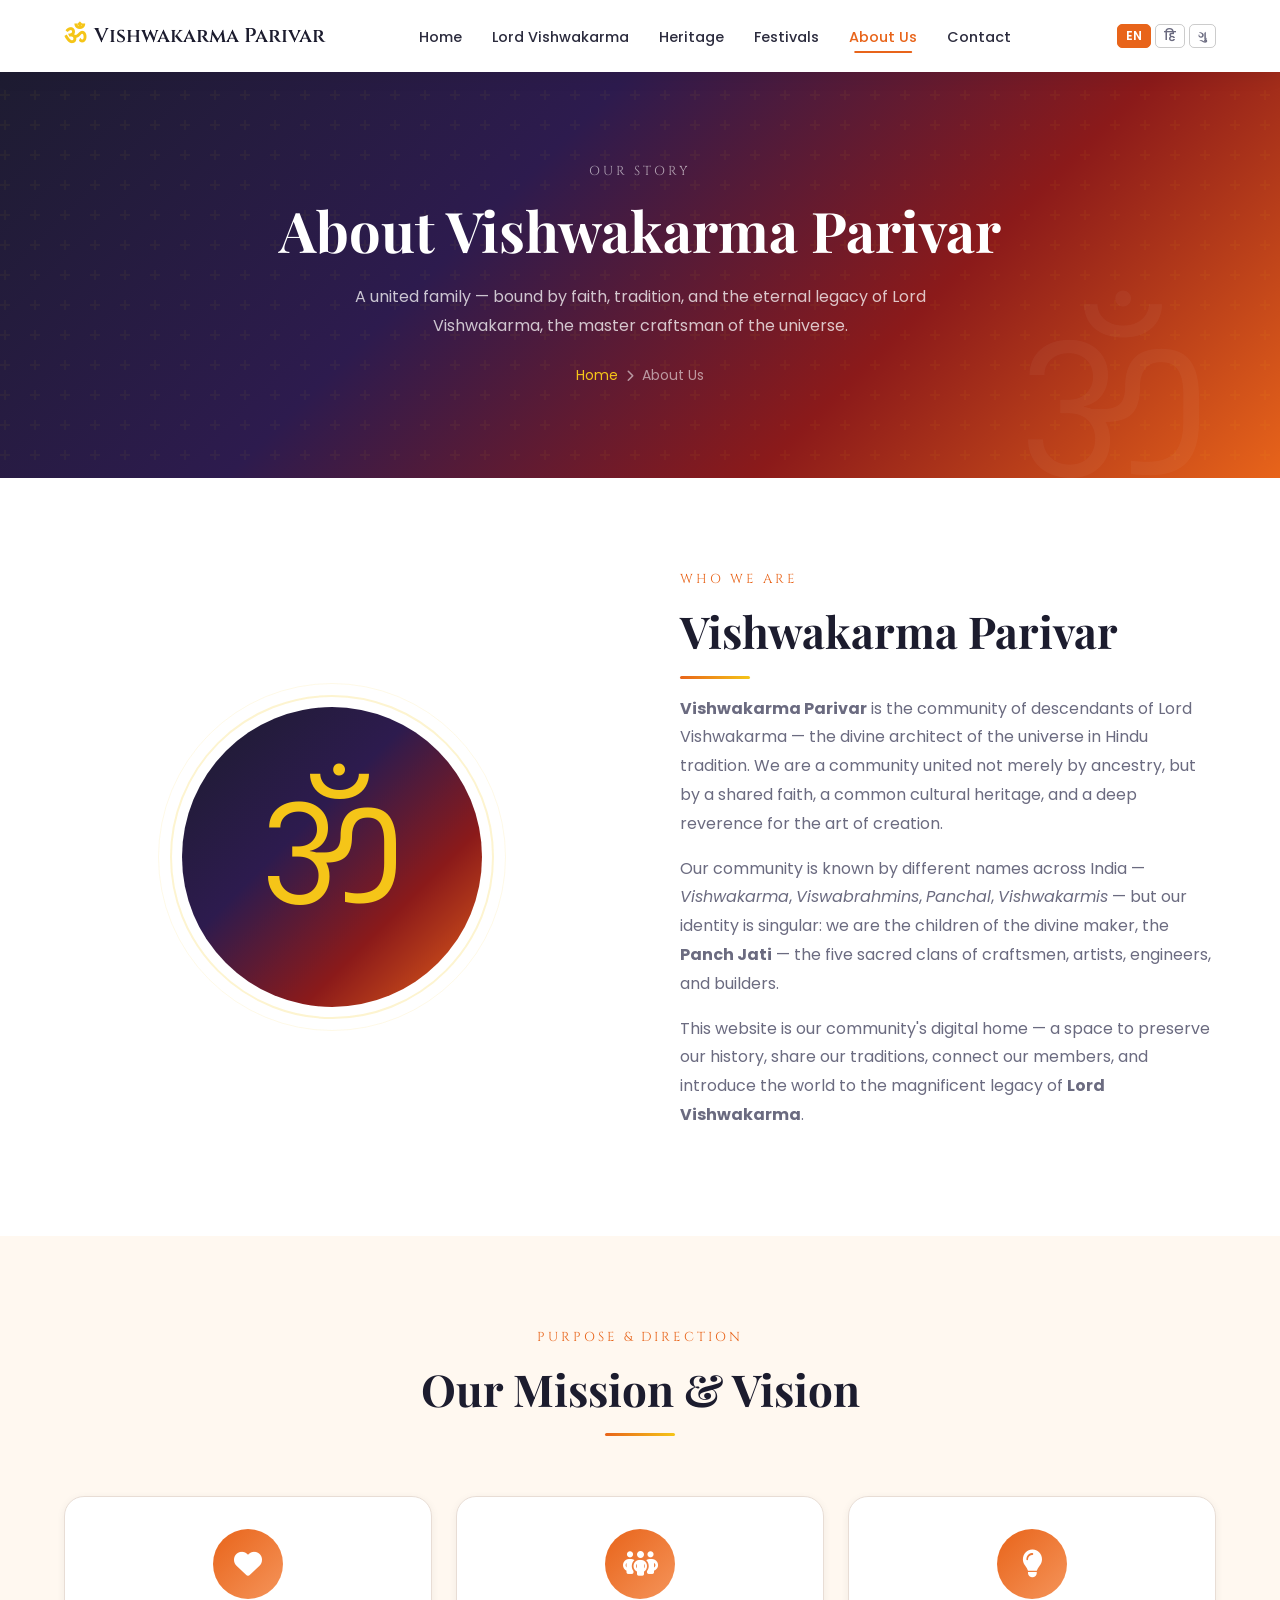
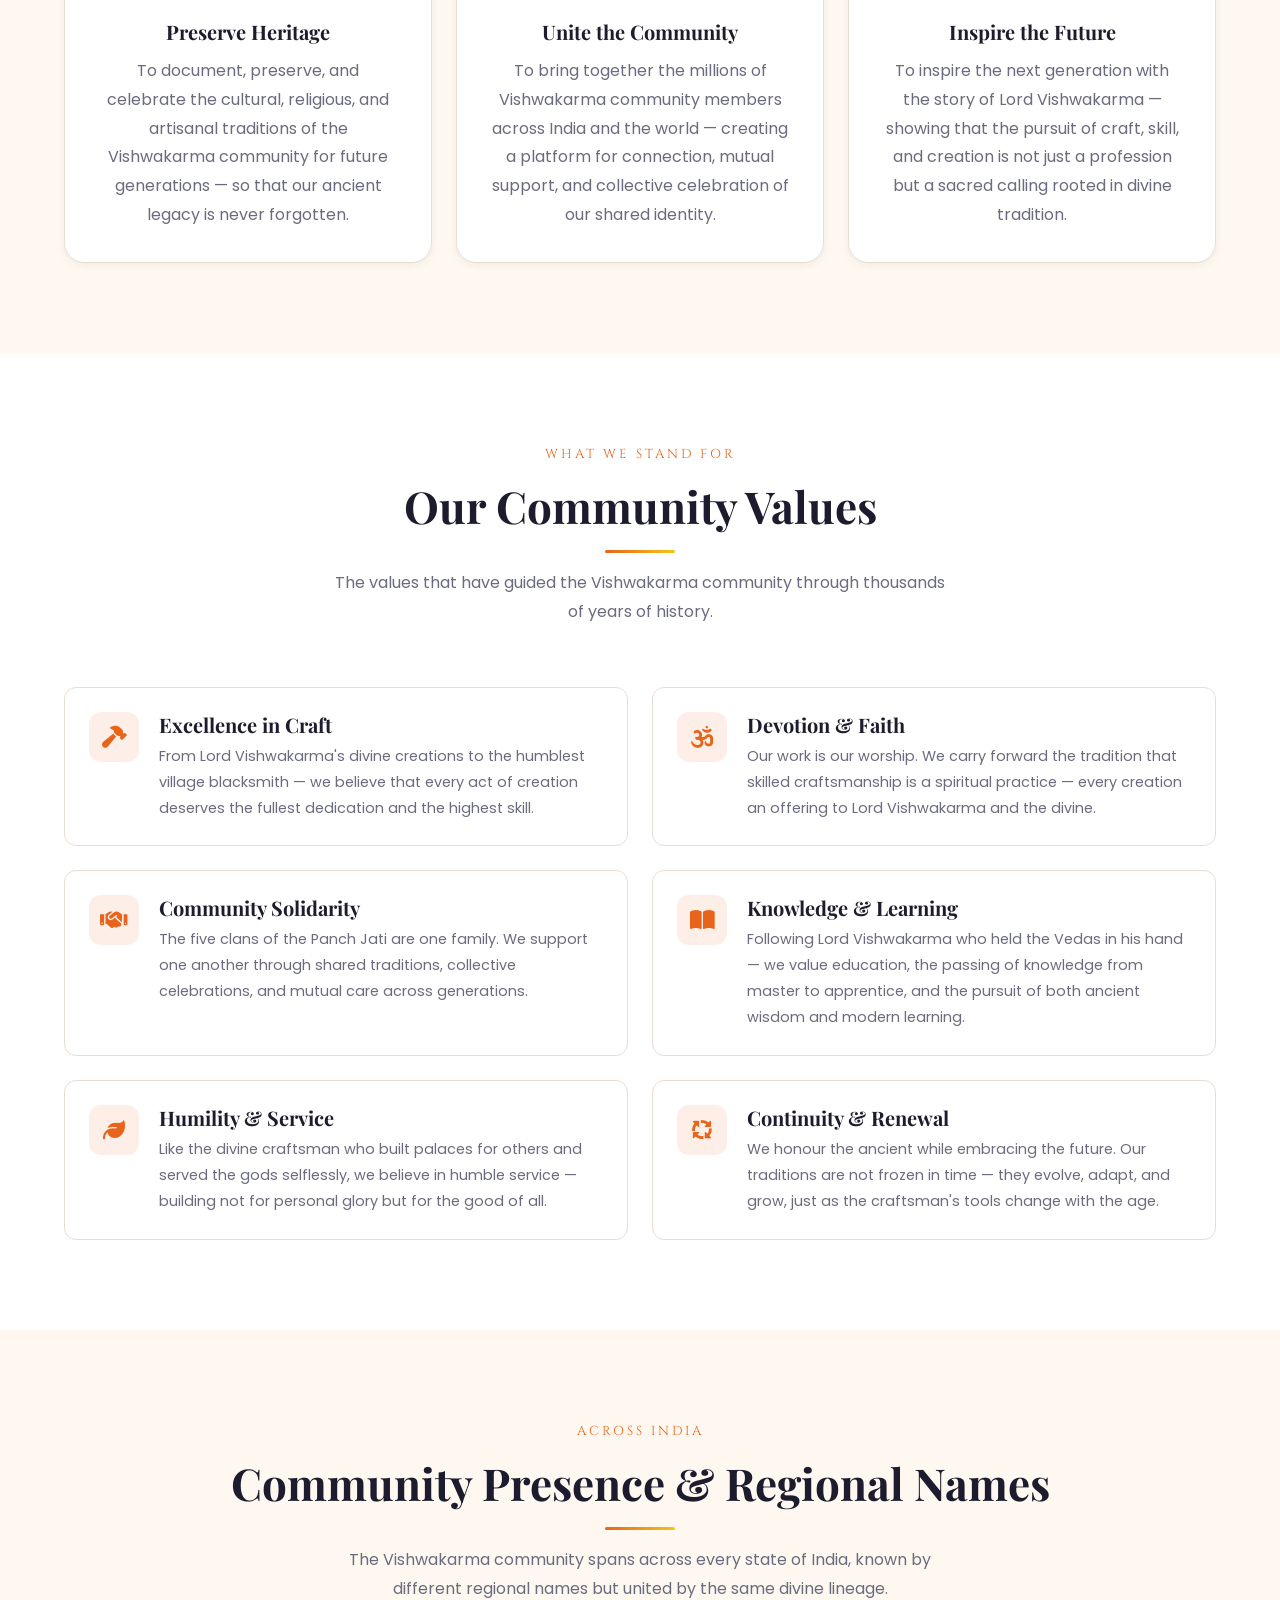
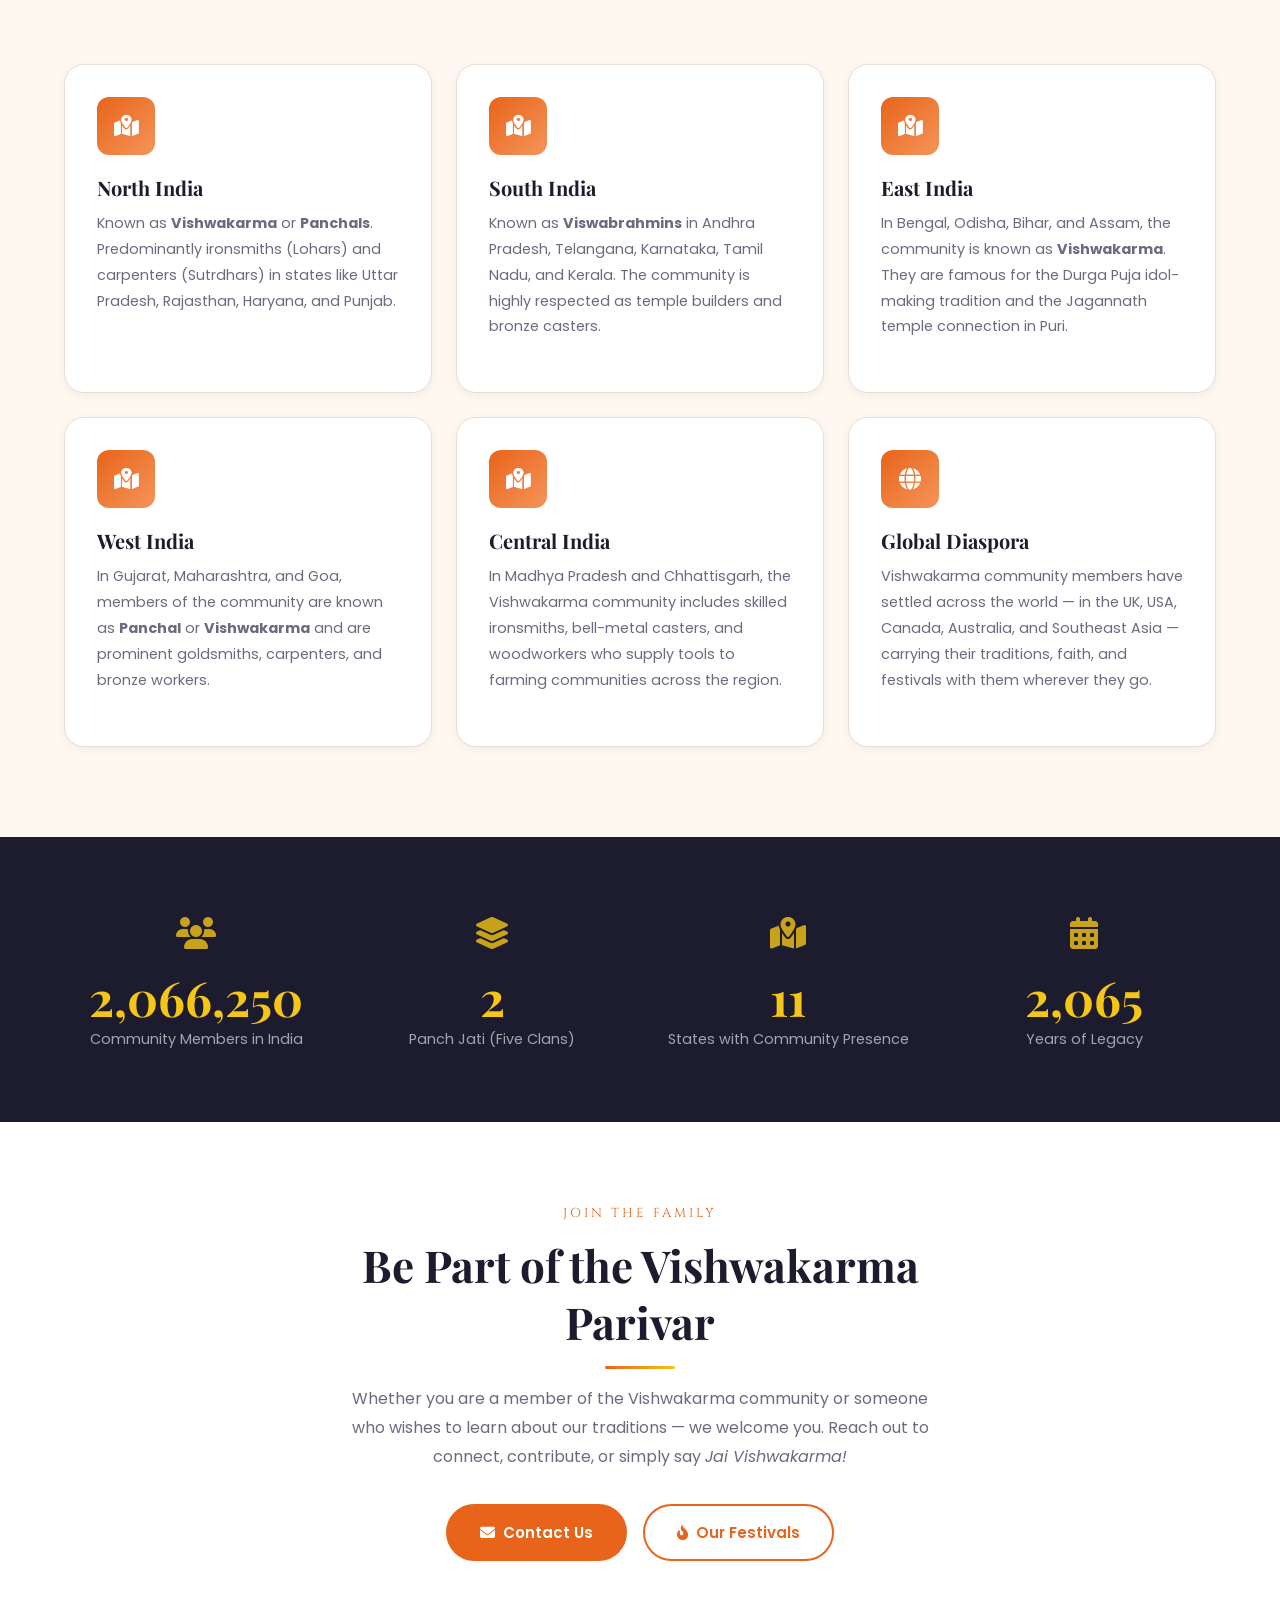
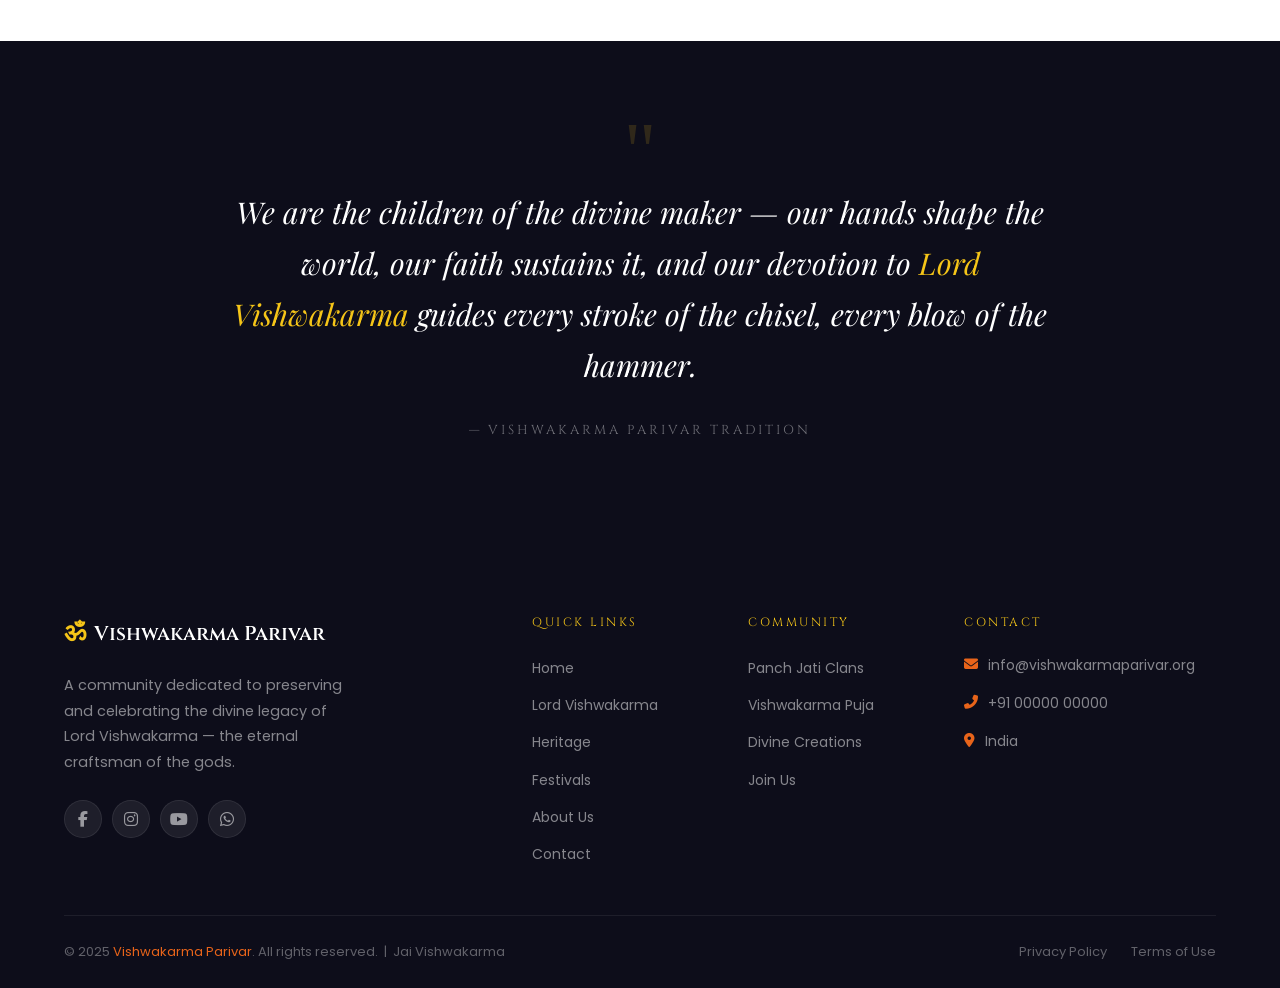
==== commit d0e2a68a: "multi lang support added" ====
--- a/about.html
+++ b/about.html
@@ -21,13 +21,18 @@
       <nav class="nav">
         <a href="index.html" class="nav-logo"><span class="om">ॐ</span> Vishwakarma Parivar</a>
         <ul class="nav-links">
-          <li><a href="index.html">Home</a></li>
-          <li><a href="lord-vishwakarma.html">Lord Vishwakarma</a></li>
-          <li><a href="heritage.html">Heritage</a></li>
-          <li><a href="festivals.html">Festivals</a></li>
-          <li><a href="about.html" class="active">About Us</a></li>
-          <li><a href="contact.html">Contact</a></li>
+          <li><a href="index.html" data-i18n="nav_home">Home</a></li>
+          <li><a href="lord-vishwakarma.html" data-i18n="nav_lord">Lord Vishwakarma</a></li>
+          <li><a href="heritage.html" data-i18n="nav_heritage">Heritage</a></li>
+          <li><a href="festivals.html" data-i18n="nav_festivals">Festivals</a></li>
+          <li><a href="about.html" class="active" data-i18n="nav_about">About Us</a></li>
+          <li><a href="contact.html" data-i18n="nav_contact">Contact</a></li>
         </ul>
+        <div class="lang-switcher">
+          <button class="lang-btn active" data-lang="en">EN</button>
+          <button class="lang-btn" data-lang="hi">हि</button>
+          <button class="lang-btn" data-lang="gu">ગુ</button>
+        </div>
         <button class="hamburger" aria-label="Toggle menu">
           <span></span><span></span><span></span>
         </button>
@@ -44,9 +49,9 @@
         <h1>About Vishwakarma Parivar</h1>
         <p>A united family — bound by faith, tradition, and the eternal legacy of Lord Vishwakarma, the master craftsman of the universe.</p>
         <div class="breadcrumb">
-          <a href="index.html">Home</a>
+          <a href="index.html" data-i18n="breadcrumb_home">Home</a>
           <i class="fas fa-chevron-right"></i>
-          <span>About Us</span>
+          <span data-i18n="abt_breadcrumb">About Us</span>
         </div>
       </div>
     </div>
@@ -254,10 +259,10 @@
         </p>
         <div style="display: flex; gap: 1rem; justify-content: center; flex-wrap: wrap;">
           <a href="contact.html" class="btn btn-primary">
-            <i class="fas fa-envelope"></i> Contact Us
+            <i class="fas fa-envelope"></i> <span data-i18n="abt_cta_btn1">Contact Us</span>
           </a>
           <a href="festivals.html" class="btn btn-outline-primary">
-            <i class="fas fa-fire-flame-curved"></i> Our Festivals
+            <i class="fas fa-fire-flame-curved"></i> <span data-i18n="abt_cta_btn2">Our Festivals</span>
           </a>
         </div>
       </div>
@@ -285,7 +290,7 @@
       <div class="footer-grid">
         <div class="footer-brand">
           <a href="index.html" class="nav-logo"><span class="om">ॐ</span> Vishwakarma Parivar</a>
-          <p class="footer-brand-desc">A community dedicated to preserving and celebrating the divine legacy of Lord Vishwakarma — the eternal craftsman of the gods.</p>
+          <p class="footer-brand-desc" data-i18n="footer_brand_desc">A community dedicated to preserving and celebrating the divine legacy of Lord Vishwakarma — the eternal craftsman of the gods.</p>
           <div class="social-links">
             <a href="#" class="social-link"><i class="fab fa-facebook-f"></i></a>
             <a href="#" class="social-link"><i class="fab fa-instagram"></i></a>
@@ -294,27 +299,27 @@
           </div>
         </div>
         <div>
-          <p class="footer-heading">Quick Links</p>
+          <p class="footer-heading" data-i18n="footer_ql">Quick Links</p>
           <ul class="footer-links">
-            <li><a href="index.html">Home</a></li>
-            <li><a href="lord-vishwakarma.html">Lord Vishwakarma</a></li>
-            <li><a href="heritage.html">Heritage</a></li>
-            <li><a href="festivals.html">Festivals</a></li>
-            <li><a href="about.html">About Us</a></li>
-            <li><a href="contact.html">Contact</a></li>
+            <li><a href="index.html" data-i18n="nav_home">Home</a></li>
+            <li><a href="lord-vishwakarma.html" data-i18n="nav_lord">Lord Vishwakarma</a></li>
+            <li><a href="heritage.html" data-i18n="nav_heritage">Heritage</a></li>
+            <li><a href="festivals.html" data-i18n="nav_festivals">Festivals</a></li>
+            <li><a href="about.html" data-i18n="nav_about">About Us</a></li>
+            <li><a href="contact.html" data-i18n="nav_contact">Contact</a></li>
           </ul>
         </div>
         <div>
-          <p class="footer-heading">Community</p>
+          <p class="footer-heading" data-i18n="footer_community">Community</p>
           <ul class="footer-links">
-            <li><a href="heritage.html#panch-jati">Panch Jati Clans</a></li>
-            <li><a href="festivals.html">Vishwakarma Puja</a></li>
-            <li><a href="lord-vishwakarma.html">Divine Creations</a></li>
-            <li><a href="contact.html">Join Us</a></li>
+            <li><a href="heritage.html#panch-jati" data-i18n="footer_panch_clans">Panch Jati Clans</a></li>
+            <li><a href="festivals.html" data-i18n="footer_festivals_h">Vishwakarma Puja</a></li>
+            <li><a href="lord-vishwakarma.html" data-i18n="footer_divine_creations">Divine Creations</a></li>
+            <li><a href="contact.html" data-i18n="footer_join_us">Join Us</a></li>
           </ul>
         </div>
         <div>
-          <p class="footer-heading">Contact</p>
+          <p class="footer-heading" data-i18n="footer_contact_h">Contact</p>
           <div class="footer-contact-item"><i class="fas fa-envelope"></i><span>info@vishwakarmaparivar.org</span></div>
           <div class="footer-contact-item"><i class="fas fa-phone-alt"></i><span>+91 00000 00000</span></div>
           <div class="footer-contact-item"><i class="fas fa-map-marker-alt"></i><span>India</span></div>
@@ -322,7 +327,7 @@
       </div>
       <div class="footer-bottom">
         <p>&copy; 2025 <span>Vishwakarma Parivar</span>. All rights reserved. &nbsp;|&nbsp; Jai Vishwakarma</p>
-        <div class="footer-bottom-links"><a href="#">Privacy Policy</a><a href="#">Terms of Use</a></div>
+        <div class="footer-bottom-links"><a href="#" data-i18n="footer_privacy">Privacy Policy</a><a href="#" data-i18n="footer_terms">Terms of Use</a></div>
       </div>
     </div>
   </footer>
--- a/css/style.css
+++ b/css/style.css
@@ -280,6 +280,58 @@
 .hamburger.active span:nth-child(3) { transform: rotate(-45deg) translate(5px, -5px); }
 
 /* =========================================
+   LANG SWITCHER
+   ========================================= */
+
+.lang-switcher {
+  display: flex;
+  align-items: center;
+  gap: 4px;
+  margin-left: 0.75rem;
+}
+
+.lang-btn {
+  background: transparent;
+  border: 1px solid rgba(255,255,255,0.3);
+  color: rgba(255,255,255,0.7);
+  border-radius: 5px;
+  padding: 3px 8px;
+  font-size: 0.75rem;
+  font-weight: 600;
+  font-family: var(--font-body);
+  cursor: pointer;
+  transition: var(--transition);
+  line-height: 1.4;
+}
+
+.lang-btn:hover {
+  border-color: var(--secondary);
+  color: var(--secondary);
+}
+
+.lang-btn.active {
+  background: var(--secondary);
+  border-color: var(--secondary);
+  color: var(--dark);
+}
+
+.header.light-header .lang-btn {
+  border-color: rgba(0,0,0,0.2);
+  color: var(--text-muted);
+}
+
+.header.light-header .lang-btn:hover {
+  border-color: var(--primary);
+  color: var(--primary);
+}
+
+.header.light-header .lang-btn.active {
+  background: var(--primary);
+  border-color: var(--primary);
+  color: var(--white);
+}
+
+/* =========================================
    HERO — HOME
    ========================================= */
 
@@ -1517,6 +1569,7 @@
   .nav-links.active { display: flex; }
   .nav-links a { display: block; padding: 0.875rem 1rem; font-size: 1rem; }
   .hamburger { display: flex; }
+  .lang-switcher { margin-left: auto; margin-right: 0.5rem; }
 
   .about-brief-inner { grid-template-columns: 1fr; gap: 2.5rem; text-align: center; }
   .about-text .section-subtitle, .about-text h2 { text-align: center; }
